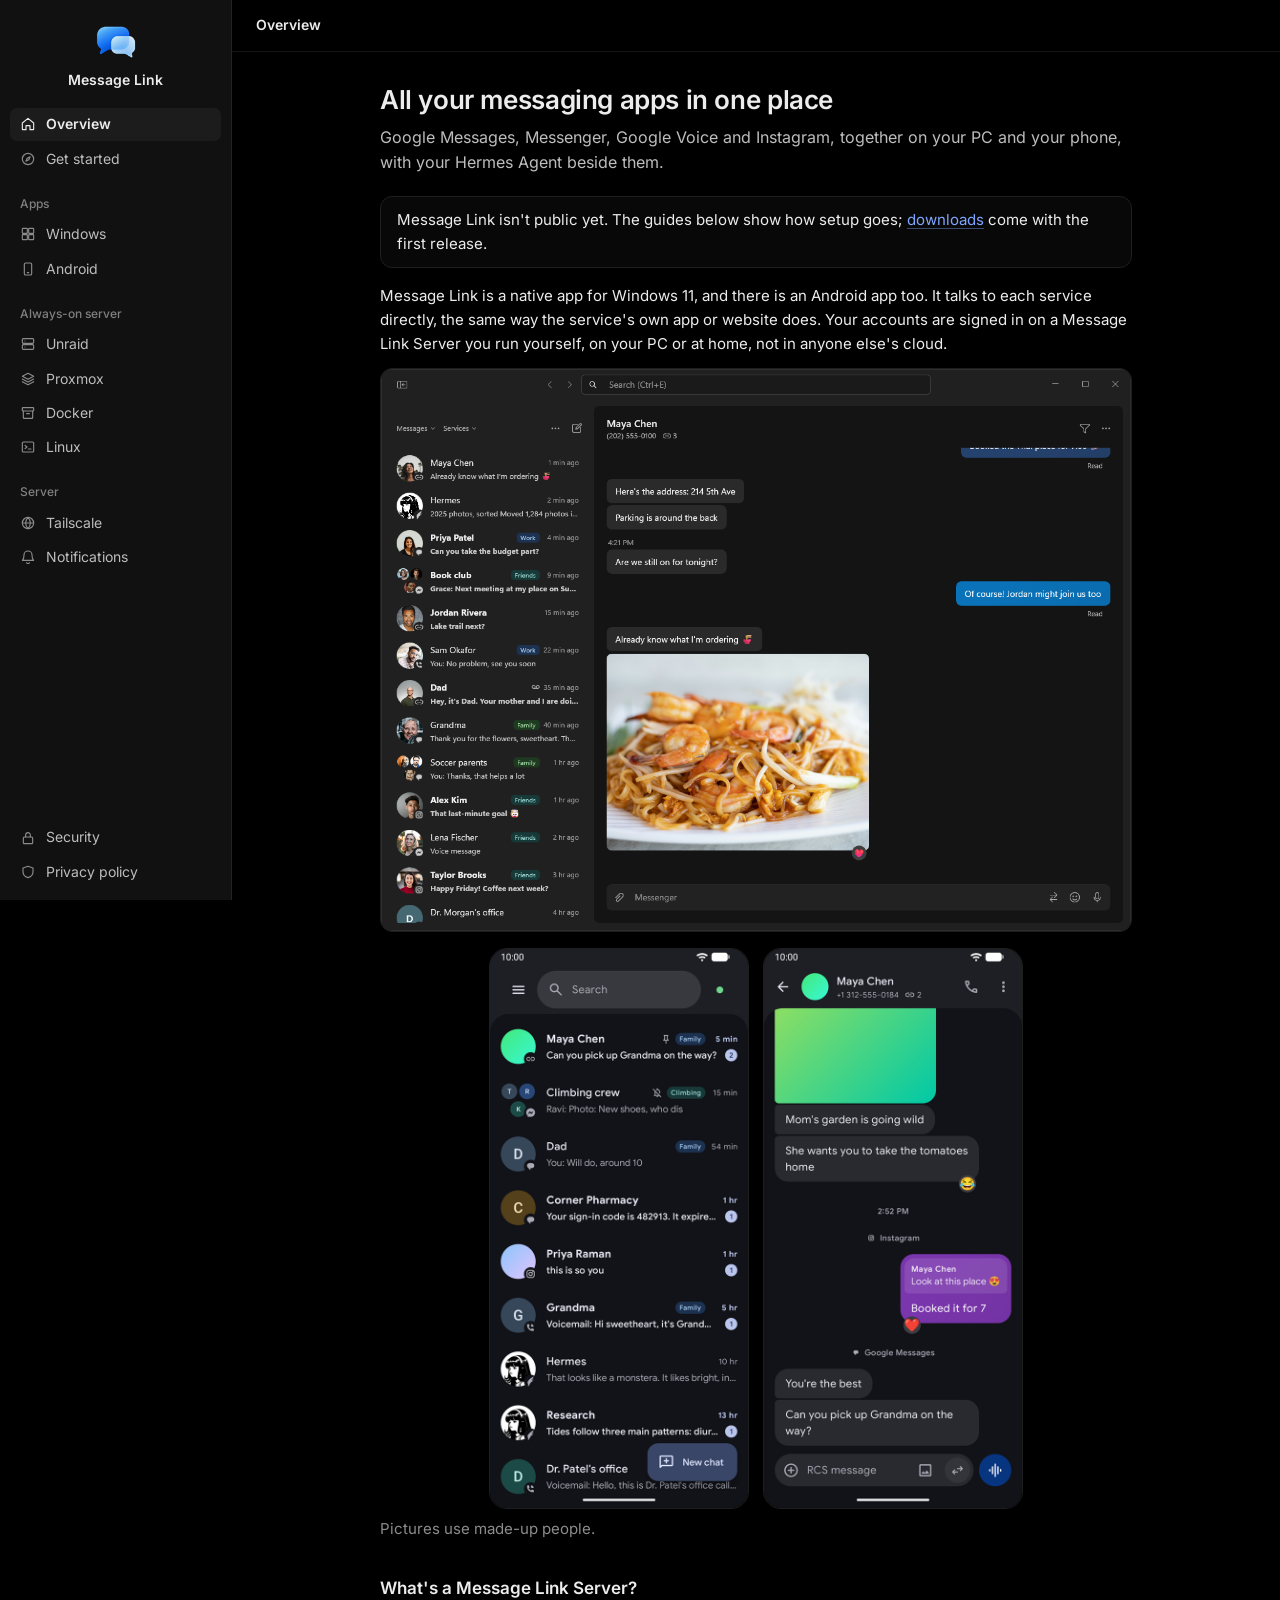
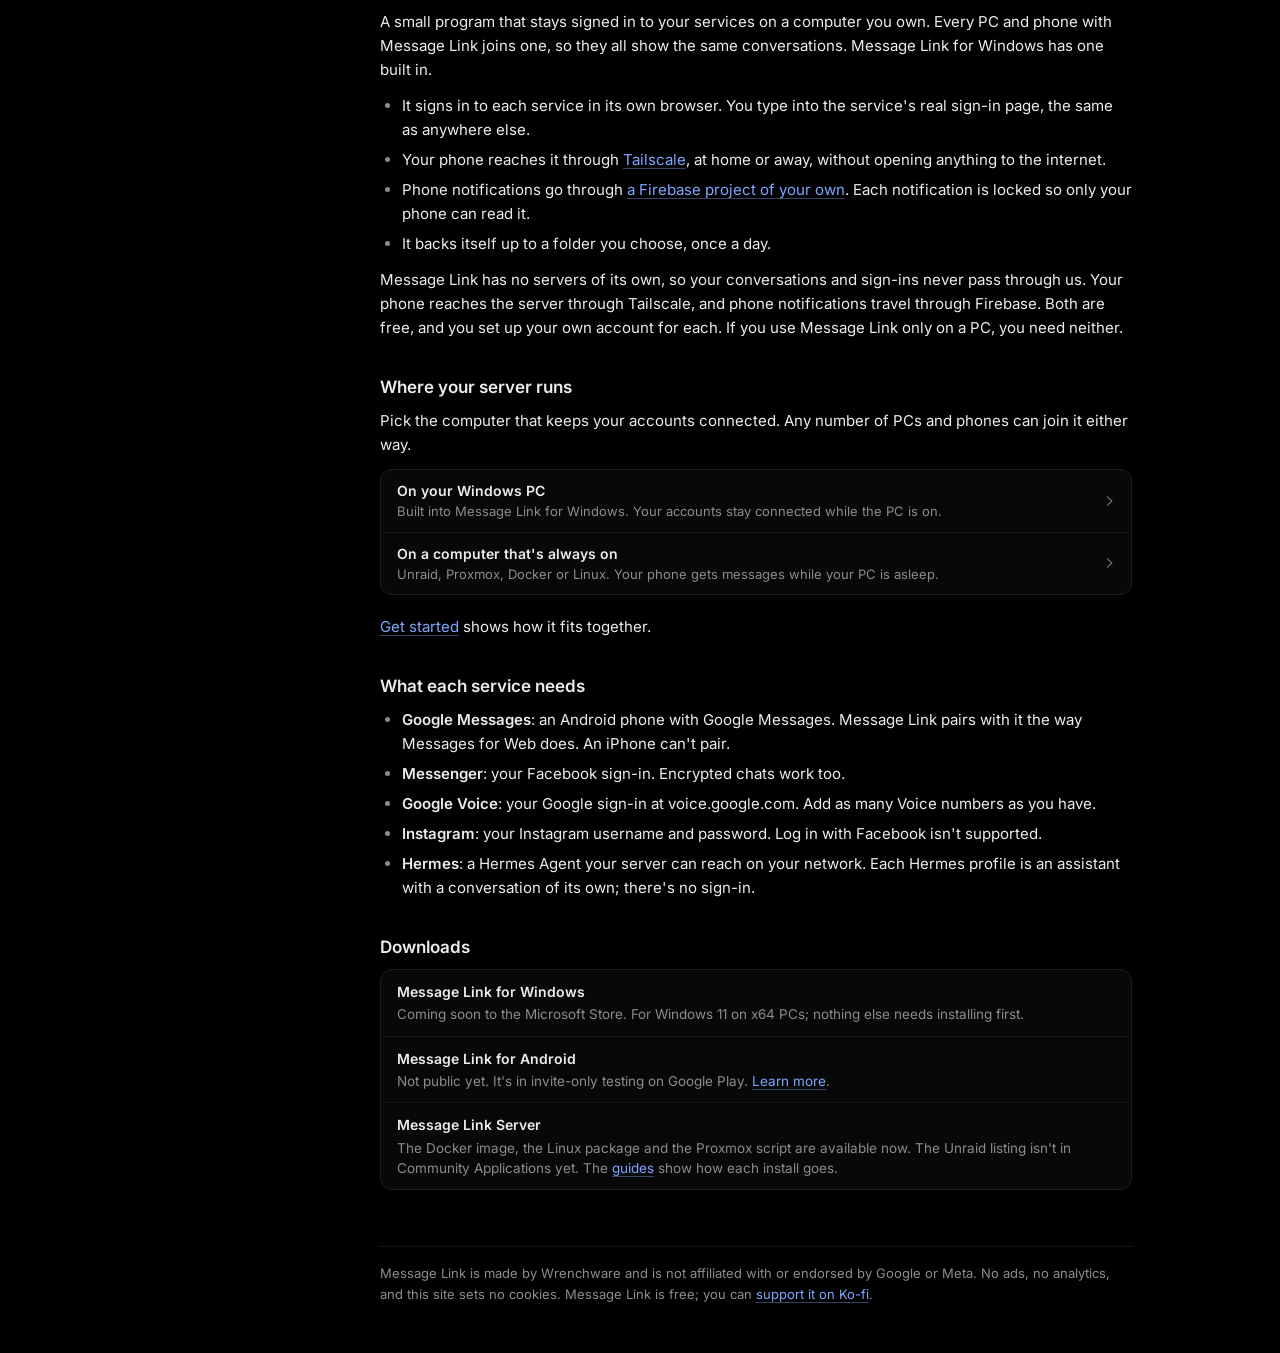
==== index.html @ 1045513e "Pictures open full size in a viewer with Close and arrows (Overview, Windows, Android, Notifications" ====
<!doctype html>
<html lang="en">
<head>
<meta charset="utf-8">
<meta name="viewport" content="width=device-width, initial-scale=1">
<title>Message Link: all your messaging apps in one place</title>
<meta name="description" content="Message Link puts Google Messages, Messenger, Google Voice and Instagram in one place, in a native Windows app and an Android app. Your accounts stay on your own PC or your own server.">
<link rel="icon" href="assets/icon-32.png" sizes="32x32" type="image/png">
<link rel="apple-touch-icon" href="assets/icon-192.png">
<link rel="stylesheet" href="assets/site.css">
</head>
<body>
<aside class="side">
  <a class="brand" href="./"><img src="assets/icon-64.png" alt="" width="40" height="40">Message Link</a>
  <nav aria-label="Site">
    <a href="./" class="here" aria-current="page"><svg viewBox="0 0 24 24" width="16" height="16" fill="none" stroke="currentColor" stroke-width="1.7" stroke-linecap="round" stroke-linejoin="round" aria-hidden="true"><path d="M3.5 10.5 12 3.5l8.5 7V20a.5.5 0 0 1-.5.5h-5v-6h-6v6H4a.5.5 0 0 1-.5-.5z"/></svg><span>Overview</span></a>
    <a href="setup/"><svg viewBox="0 0 24 24" width="16" height="16" fill="none" stroke="currentColor" stroke-width="1.7" stroke-linecap="round" stroke-linejoin="round" aria-hidden="true"><circle cx="12" cy="12" r="8.5"/><path d="m15.2 8.8-2 4.4-4.4 2 2-4.4z"/></svg><span>Get started</span></a>
    <p class="grp">Apps</p>
    <a href="windows/"><svg viewBox="0 0 24 24" width="16" height="16" fill="none" stroke="currentColor" stroke-width="1.7" stroke-linecap="round" stroke-linejoin="round" aria-hidden="true"><rect x="3.5" y="3.5" width="7.5" height="7.5" rx="1"/><rect x="13" y="3.5" width="7.5" height="7.5" rx="1"/><rect x="3.5" y="13" width="7.5" height="7.5" rx="1"/><rect x="13" y="13" width="7.5" height="7.5" rx="1"/></svg><span>Windows</span></a>
    <a href="android/"><svg viewBox="0 0 24 24" width="16" height="16" fill="none" stroke="currentColor" stroke-width="1.7" stroke-linecap="round" stroke-linejoin="round" aria-hidden="true"><rect x="6.5" y="3" width="11" height="18" rx="2"/><path d="M11 17.5h2"/></svg><span>Android</span></a>
    <p class="grp">Always-on server</p>
    <a href="unraid/"><svg viewBox="0 0 24 24" width="16" height="16" fill="none" stroke="currentColor" stroke-width="1.7" stroke-linecap="round" stroke-linejoin="round" aria-hidden="true"><rect x="3.5" y="4" width="17" height="7" rx="1.5"/><rect x="3.5" y="13" width="17" height="7" rx="1.5"/><path d="M7.5 7.5h.01M7.5 16.5h.01"/></svg><span>Unraid</span></a>
    <a href="proxmox/"><svg viewBox="0 0 24 24" width="16" height="16" fill="none" stroke="currentColor" stroke-width="1.7" stroke-linecap="round" stroke-linejoin="round" aria-hidden="true"><path d="M12 3.5 20.5 8 12 12.5 3.5 8z"/><path d="m3.5 12 8.5 4.5 8.5-4.5"/><path d="m3.5 16 8.5 4.5 8.5-4.5"/></svg><span>Proxmox</span></a>
    <a href="docker/"><svg viewBox="0 0 24 24" width="16" height="16" fill="none" stroke="currentColor" stroke-width="1.7" stroke-linecap="round" stroke-linejoin="round" aria-hidden="true"><rect x="3.5" y="4" width="17" height="5" rx="1"/><path d="M5 9v10a1 1 0 0 0 1 1h12a1 1 0 0 0 1-1V9M10 13h4"/></svg><span>Docker</span></a>
    <a href="linux/"><svg viewBox="0 0 24 24" width="16" height="16" fill="none" stroke="currentColor" stroke-width="1.7" stroke-linecap="round" stroke-linejoin="round" aria-hidden="true"><rect x="3.5" y="4.5" width="17" height="15" rx="1.5"/><path d="m7.5 9.5 3 2.5-3 2.5M12.5 15h4"/></svg><span>Linux</span></a>
    <p class="grp">Server</p>
    <a href="tailscale/"><svg viewBox="0 0 24 24" width="16" height="16" fill="none" stroke="currentColor" stroke-width="1.7" stroke-linecap="round" stroke-linejoin="round" aria-hidden="true"><circle cx="12" cy="12" r="8.5"/><path d="M3.5 12h17M12 3.5c2.3 2.4 3.5 5.3 3.5 8.5s-1.2 6.1-3.5 8.5c-2.3-2.4-3.5-5.3-3.5-8.5S9.7 5.9 12 3.5z"/></svg><span>Tailscale</span></a>
    <a href="firebase/"><svg viewBox="0 0 24 24" width="16" height="16" fill="none" stroke="currentColor" stroke-width="1.7" stroke-linecap="round" stroke-linejoin="round" aria-hidden="true"><path d="M6 9a6 6 0 0 1 12 0c0 6 2.5 8 2.5 8h-17S6 15 6 9"/><path d="M10 20.5a2.2 2.2 0 0 0 4 0"/></svg><span>Notifications</span></a>
    <a class="end" href="security/"><svg viewBox="0 0 24 24" width="16" height="16" fill="none" stroke="currentColor" stroke-width="1.7" stroke-linecap="round" stroke-linejoin="round" aria-hidden="true"><rect x="5" y="10.5" width="14" height="10" rx="1.5"/><path d="M8.5 10.5V7.5a3.5 3.5 0 0 1 7 0v3"/></svg><span>Security</span></a>
    <a href="privacy/"><svg viewBox="0 0 24 24" width="16" height="16" fill="none" stroke="currentColor" stroke-width="1.7" stroke-linecap="round" stroke-linejoin="round" aria-hidden="true"><path d="M12 3.5 19.5 6v5.5c0 4.5-3.2 7.7-7.5 9-4.3-1.3-7.5-4.5-7.5-9V6z"/></svg><span>Privacy policy</span></a>
  </nav>
</aside>

<div class="pane">
<header class="top"><p><span class="here">Overview</span></p></header>

<main>
  <h1>All your messaging apps in one place</h1>
  <p class="lead">Google Messages, Messenger, Google Voice and Instagram, together on your PC and your phone, with your Hermes Agent beside them.</p>
  <p class="status">Message Link isn't public yet. The guides below show how setup goes; <a href="#downloads">downloads</a> come with the first release.</p>
  <p>Message Link is a native app for Windows 11, and there is an Android app too. It talks to each service directly, the same way the service's own app or website does. Your accounts are signed in on a Message Link Server you run yourself, on your PC or at home, not in anyone else's cloud.</p>

  <figure class="shot"><img src="assets/windows.png" width="1200" height="900" alt="Message Link on Windows: the conversation list beside Maya Chen's conversations from three services, shown as one."></figure>
  <div class="phones">
    <img src="assets/phone-inbox.png" width="540" height="1170" alt="Message Link on Android: conversations from all four services and Hermes in one list.">
    <img src="assets/phone-chat.png" width="540" height="1170" alt="One person's Instagram and Google Messages conversations shown together.">
  </div>
  <p class="quiet">Pictures use made-up people.</p>

  <h2>What's a Message Link Server?</h2>
  <p>A small program that stays signed in to your services on a computer you own. Every PC and phone with Message Link joins one, so they all show the same conversations. Message Link for Windows has one built in.</p>
  <ul>
    <li>It signs in to each service in its own browser. You type into the service's real sign-in page, the same as anywhere else.</li>
    <li>Your phone reaches it through <a href="tailscale/">Tailscale</a>, at home or away, without opening anything to the internet.</li>
    <li>Phone notifications go through <a href="firebase/">a Firebase project of your own</a>. Each notification is locked so only your phone can read it.</li>
    <li>It backs itself up to a folder you choose, once a day.</li>
  </ul>
  <p>Message Link has no servers of its own, so your conversations and sign-ins never pass through us. Your phone reaches the server through Tailscale, and phone notifications travel through Firebase. Both are free, and you set up your own account for each. If you use Message Link only on a PC, you need neither.</p>

  <h2>Where your server runs</h2>
  <p>Pick the computer that keeps your accounts connected. Any number of PCs and phones can join it either way.</p>
  <div class="cards">
    <a class="card" href="windows/">
      <h3>On your Windows PC</h3>
      <p>Built into Message Link for Windows. Your accounts stay connected while the PC is on.</p>
      <span class="more">Windows guide</span>
    </a>
    <a class="card" href="setup/#home-server">
      <h3>On a computer that's always on</h3>
      <p>Unraid, Proxmox, Docker or Linux. Your phone gets messages while your PC is asleep.</p>
      <span class="more">Choose where it runs</span>
    </a>
  </div>
  <p><a href="setup/">Get started</a> shows how it fits together.</p>

  <h2>What each service needs</h2>
  <ul>
    <li><strong>Google Messages</strong>: an Android phone with Google Messages. Message Link pairs with it the way Messages for Web does. An iPhone can't pair.</li>
    <li><strong>Messenger</strong>: your Facebook sign-in. Encrypted chats work too.</li>
    <li><strong>Google Voice</strong>: your Google sign-in at voice.google.com. Add as many Voice numbers as you have.</li>
    <li><strong>Instagram</strong>: your Instagram username and password. Log in with Facebook isn't supported.</li>
    <li><strong>Hermes</strong>: a Hermes Agent your server can reach on your network. Each Hermes profile is an assistant with a conversation of its own; there's no sign-in.</li>
  </ul>

  <h2 id="downloads">Downloads</h2>
  <dl class="fields">
    <div>
      <dt>Message Link for Windows</dt>
      <dd>Coming soon to the Microsoft Store. For Windows 11 on x64 PCs; nothing else needs installing first.</dd>
    </div>
    <div>
      <dt>Message Link for Android</dt>
      <dd>Not public yet. It's in invite-only testing on Google Play. <a href="android/">Learn more</a>.</dd>
    </div>
    <div>
      <dt>Message Link Server</dt>
      <dd>The Docker image, the Linux package and the Proxmox script are available now. The Unraid listing isn't in Community Applications yet. The <a href="setup/">guides</a> show how each install goes.</dd>
    </div>
  </dl>
</main>

<footer>
  <p>Message Link is made by Wrenchware and is not affiliated with or endorsed by Google or Meta. No ads, no analytics, and this site sets no cookies. Message Link is free; you can <a href="https://ko-fi.com/wrenchware">support it on Ko-fi</a>.</p>
</footer>
</div>
<script src="assets/viewer.js" defer></script>
</body>
</html>
---- assets/site.css ----
/* Message Link website. One stylesheet for every page, in the look of Message Link Server's own page: black, a side list
   of places, a bar naming the page, plain section titles over bordered boxes. The colours are the server page's. */

/* Inter, the server page's typeface, served from here (its licence is assets/inter-OFL.txt). */
@font-face {
  font-family: "Inter Variable";
  font-style: normal;
  font-display: swap;
  font-weight: 100 900;
  src: url(inter.woff2) format("woff2-variations");
  unicode-range: U+0000-00FF, U+0131, U+0152-0153, U+02BB-02BC, U+02C6, U+02DA, U+02DC, U+0304, U+0308, U+0329, U+2000-206F, U+20AC, U+2122, U+2191, U+2193, U+2212, U+2215, U+FEFF, U+FFFD;
}

:root {
  color-scheme: dark;
  --bg: #000;
  --side: #111;
  --sideline: #232323;
  --here: #1c1c1c;
  --fg: #ececec;
  --soft: #bdbdbd;
  --muted: #8c8c8c;
  --faint: #808080;
  --box: #080808;
  --rowhover: #0f0f0f;
  --line: #1e1e1e;
  --hair: #151515;
  --field: #111;
  --fieldhover: #1a1a1a;
  --fieldline: #2c2c2c;
  --acc: #2f62d8;
  --acchover: #3567df;
  --link: #7fa6ff;
  --warn: #f5a524;
  --warnbg: rgba(245, 165, 36, .05);
  --warnline: rgba(245, 165, 36, .3);
  --mono: ui-monospace, "Cascadia Mono", Consolas, Menlo, monospace;
}

*, *::before, *::after { box-sizing: border-box; }
[hidden] { display: none !important; }

html { background: var(--bg); -webkit-text-size-adjust: 100%; text-size-adjust: 100%; }

body {
  margin: 0;
  min-height: 100vh;
  display: flex;
  align-items: flex-start;
  font: 15px/1.6 "Inter Variable", "Segoe UI", system-ui, -apple-system, Roboto, sans-serif;
  color: var(--fg);
  -webkit-font-smoothing: antialiased;
}

.pane { flex: 1; min-width: 0; }

/* The side list of places */

.side {
  position: sticky;
  top: 0;
  flex: none;
  width: 232px;
  height: 100vh;
  overflow-y: auto;
  display: flex;
  flex-direction: column;
  background: var(--side);
  border-right: 1px solid var(--sideline);
  padding: 12px 10px;
  font-size: 14px;
  line-height: 1.45;
}
.brand {
  display: flex;
  flex-direction: column;
  align-items: center;
  gap: 8px;
  padding: 10px 10px 18px;
  color: var(--fg);
  font-weight: 600;
  text-decoration: none;
}
.brand img { width: 40px; height: 40px; display: block; }
.side nav { flex: 1; display: flex; flex-direction: column; gap: 2px; }
.side nav a {
  display: flex;
  align-items: center;
  gap: 10px;
  padding: 6px 10px;
  border-radius: 7px;
  color: var(--soft);
  text-decoration: none;
}
.side nav a:hover { background: var(--here); color: var(--fg); }
.side nav a.here { background: var(--here); color: var(--fg); font-weight: 600; }
.side svg { flex: none; color: var(--muted); }
.side a.here svg, .side a:hover svg { color: var(--fg); }
.side nav a.end { margin-top: auto; }
.grp { margin: 18px 10px 4px; font-size: 12px; font-weight: 500; color: var(--faint); }

/* The bar naming the page */

header.top {
  position: sticky;
  top: 0;
  z-index: 2;
  display: flex;
  align-items: center;
  min-height: 52px;
  padding: 0 24px;
  background: var(--bg);
  border-bottom: 1px solid var(--hair);
  font-size: 14px;
}
header.top p { margin: 0; color: var(--muted); white-space: nowrap; overflow: hidden; text-overflow: ellipsis; }
header.top .here { color: var(--fg); font-weight: 600; }

/* The page */

main { max-width: 800px; margin: 0 auto; padding: 32px 24px 8px; }
footer { max-width: 800px; margin: 0 auto; padding: 0 24px 48px; color: var(--muted); font-size: 13px; }
footer p { margin: 32px 0 0; padding-top: 16px; border-top: 1px solid var(--hair); }

[id] { scroll-margin-top: 68px; }

h1 { font-size: 26px; line-height: 1.25; margin: 0 0 8px; font-weight: 600; letter-spacing: -0.015em; }
h2 { font-size: 17px; line-height: 1.35; margin: 36px 0 10px; font-weight: 600; }
h3 { font-size: 15px; line-height: 1.4; margin: 24px 0 8px; font-weight: 600; }
p, ul, ol { margin: 0 0 12px; }
ul, ol { padding-left: 22px; }
li { margin-bottom: 6px; }
li::marker { color: var(--muted); }
li > ul, li > ol { margin-top: 6px; }
.lead { font-size: 16px; color: var(--soft); margin-bottom: 20px; }
.quiet { color: var(--muted); }
strong { font-weight: 600; }
hr { border: 0; border-top: 1px solid var(--hair); margin: 32px 0; }

a { color: var(--link); text-decoration-color: rgba(127, 166, 255, .4); text-underline-offset: 3px; }
a:hover { text-decoration-color: currentColor; }
:focus-visible { outline: 2px solid var(--acc); outline-offset: 2px; border-radius: 4px; }

/* Code */

code, pre, kbd { font-family: var(--mono); }
code {
  font-size: 0.86em;
  background: var(--field);
  border: 1px solid var(--fieldline);
  border-radius: 5px;
  padding: 1px 5px;
  overflow-wrap: anywhere;
}
pre {
  background: var(--box);
  border: 1px solid var(--line);
  border-radius: 12px;
  padding: 12px 14px;
  margin: 8px 0 16px;
  overflow-x: auto;
  font-size: 12.5px;
  line-height: 1.5;
  max-width: 100%;
}
pre code { background: none; border: 0; padding: 0; font-size: inherit; overflow-wrap: normal; white-space: pre; }
kbd { font-size: 0.86em; border: 1px solid var(--fieldline); border-bottom-width: 2px; border-radius: 5px; padding: 0 5px; background: var(--field); }

/* Boxes: a notice, the status line, and settings to fill in */

.status, .note {
  background: var(--box);
  border: 1px solid var(--line);
  border-radius: 12px;
  padding: 11px 16px;
  margin: 16px 0;
}
.note.warn { background: var(--warnbg); border-color: var(--warnline); }
.note.warn strong:first-child { color: var(--warn); }
.note > :last-child { margin-bottom: 0; }

dl.fields { margin: 8px 0 16px; border: 1px solid var(--line); border-radius: 12px; background: var(--box); }
dl.fields > div { padding: 11px 16px; border-top: 1px solid var(--hair); }
dl.fields > div:first-child { border-top: 0; }
dl.fields dt { font-weight: 600; font-size: 14px; }
dl.fields dd { margin: 1px 0 0; color: var(--muted); font-size: 13.5px; line-height: 1.5; }

/* Places to go: one box of lines, each wholly a link with a chevron */

.cards {
  display: flex;
  flex-direction: column;
  margin: 12px 0 20px;
  background: var(--box);
  border: 1px solid var(--line);
  border-radius: 12px;
  overflow: hidden;
}
.card {
  position: relative;
  display: flex;
  flex-direction: column;
  justify-content: center;
  min-height: 52px;
  padding: 11px 44px 11px 16px;
}
.card + .card { border-top: 1px solid var(--hair); }
.card h3 { margin: 0; font-size: 14px; line-height: 1.45; }
.card p { margin: 1px 0 0; color: var(--muted); font-size: 13px; line-height: 1.4; }
.card .more { display: none; }
a.card { color: var(--fg); text-decoration: none; }
a.card:hover { background: var(--rowhover); }
a.card::after {
  content: "";
  position: absolute;
  right: 20px;
  top: 50%;
  width: 7px;
  height: 7px;
  border: solid var(--faint);
  border-width: 1.5px 1.5px 0 0;
  transform: translateY(-50%) rotate(45deg);
}
a.card:hover::after { border-color: var(--soft); }
a.card:focus-visible { outline-offset: -2px; border-radius: 0; }

.tag {
  display: inline-block;
  font-size: 12px;
  font-weight: 500;
  line-height: 18px;
  padding: 0 8px;
  border-radius: 999px;
  background: var(--field);
  border: 1px solid var(--fieldline);
  color: var(--soft);
  vertical-align: middle;
}

/* Steps */

ol.steps { padding-left: 0; list-style: none; counter-reset: step; }
ol.steps > li { counter-increment: step; position: relative; padding-left: 38px; margin-bottom: 16px; }
ol.steps > li::before {
  content: counter(step);
  position: absolute;
  left: 0;
  top: 0;
  width: 24px;
  height: 24px;
  border-radius: 50%;
  background: var(--field);
  border: 1px solid var(--fieldline);
  color: var(--fg);
  font-size: 12.5px;
  font-weight: 600;
  display: flex;
  align-items: center;
  justify-content: center;
}

/* Buttons (the join page) */

.button {
  display: inline-block;
  font-size: 14px;
  font-weight: 500;
  line-height: 20px;
  padding: 7px 14px;
  border-radius: 7px;
  border: 1px solid var(--acc);
  background: var(--acc);
  color: #fff;
  text-decoration: none;
}
.button:hover { background: var(--acchover); border-color: var(--acchover); }

/* Pictures */

figure.shot { margin: 12px 0 16px; }
figure.shot img { display: block; max-width: 100%; height: auto; border: 1px solid var(--line); border-radius: 12px; }
.phones { display: flex; justify-content: center; gap: 14px; margin: 0 0 8px; }
.phones img { width: 46%; max-width: 260px; height: auto; border: 1px solid var(--line); border-radius: 18px; }

/* A narrow window: the side list becomes a strip across the top that scrolls sideways, as on the server's page. */

@media (max-width: 760px) {
  body { display: block; }
  .side {
    position: static;
    width: auto;
    height: auto;
    flex-direction: row;
    flex-wrap: wrap;
    align-items: center;
    gap: 4px;
    border-right: 0;
    border-bottom: 1px solid var(--sideline);
    padding: 6px 10px;
  }
  .brand { flex: 1; flex-direction: row; padding: 6px 8px; }
  .brand img { width: 22px; height: 22px; }
  .side nav { order: 3; flex: 0 0 100%; min-width: 0; flex-direction: row; overflow-x: auto; scrollbar-width: none; padding-bottom: 4px; }
  .side nav::-webkit-scrollbar { display: none; }
  .side nav a { flex: none; white-space: nowrap; }
  .side nav a.end { margin-top: 0; }
  .grp { display: none; }
  header.top { position: static; padding: 0 16px; min-height: 46px; }
  main { padding: 24px 16px 8px; }
  footer { padding: 0 16px 40px; }
  h1 { font-size: 23px; }
  [id] { scroll-margin-top: 12px; }
}

/* A guide's pictures, two to a row, each a link to itself at full size. */
.gallery { display: grid; grid-template-columns: repeat(2, minmax(0, 1fr)); gap: 16px; margin: 12px 0 8px; }
.gallery figure { margin: 0; }
.gallery a { display: block; border-radius: 12px; }
.gallery img { display: block; width: 100%; height: auto; border: 1px solid var(--line); border-radius: 12px; }
.gallery a:hover img { border-color: var(--fieldline); }
.gallery figcaption { margin-top: 6px; color: var(--muted); font-size: 13px; line-height: 1.45; }
@media (max-width: 560px) { .gallery { grid-template-columns: 1fr; } }

/* How it fits together: devices above, joined to the one server below. */
.shape { margin: 20px 0 8px; }
.devices { display: grid; grid-template-columns: repeat(3, minmax(0, 1fr)); gap: 12px; }
.devices span {
  display: flex;
  align-items: center;
  justify-content: center;
  gap: 8px;
  min-height: 44px;
  padding: 8px 10px;
  background: var(--box);
  border: 1px solid var(--line);
  border-radius: 12px;
  font-size: 14px;
  font-weight: 500;
  text-align: center;
}
.devices svg { flex: none; color: var(--muted); }
.wires { display: block; width: 100%; height: 36px; }
.wires path { fill: none; stroke: var(--fieldline); stroke-width: 1.5; vector-effect: non-scaling-stroke; }
.hub {
  display: flex;
  flex-direction: column;
  align-items: center;
  gap: 2px;
  max-width: 440px;
  margin: 0 auto;
  padding: 12px 16px;
  background: var(--box);
  border: 1px solid var(--acc);
  border-radius: 12px;
  text-align: center;
}
.hub strong { font-size: 14px; }
.hub span { color: var(--muted); font-size: 13px; line-height: 1.4; }

/* The one choice: two places a server can run, side by side. */
.choices { display: grid; grid-template-columns: repeat(2, minmax(0, 1fr)); column-gap: 16px; margin: 12px 0 16px; }
/* Each side's title, words and lines share rows with the other side's, so both lists start at the same height. */
.choice { display: grid; grid-row: span 3; grid-template-rows: subgrid; row-gap: 0; align-content: start; }
.choice > h3 { margin: 0 0 4px; }
.choice > p { color: var(--soft); font-size: 14px; line-height: 1.5; }
.choice .cards { margin: 0; align-self: start; }
@media (max-width: 640px) {
  .choices { grid-template-columns: 1fr; row-gap: 24px; }
  .choice { grid-row: auto; grid-template-rows: none; }
  .devices { gap: 8px; }
  .devices span { flex-direction: column; gap: 4px; font-size: 13px; }
}
/* Phone pictures: three to a row, with the phone's rounder corners. */
.gallery.tall { grid-template-columns: repeat(3, minmax(0, 1fr)); }
.gallery.tall a, .gallery.tall img { border-radius: 18px; }
@media (max-width: 560px) { .gallery.tall { grid-template-columns: repeat(2, minmax(0, 1fr)); } }

/* The picture viewer (assets/viewer.js): a picture at full size over the dimmed page, its caption under it, Close at the
   top right and arrows at the sides. */
.zoom { cursor: zoom-in; }
html:has(dialog.viewer[open]) { overflow: hidden; }
dialog.viewer {
  position: fixed;
  inset: 0;
  width: 100%;
  height: 100%;
  max-width: none;
  max-height: none;
  margin: 0;
  padding: 0;
  border: 0;
  background: rgba(0, 0, 0, .96);
  color: var(--fg);
  overflow: hidden;
}
dialog.viewer[open] { display: flex; align-items: center; justify-content: center; }
dialog.viewer::backdrop { background: transparent; }
.viewer figure {
  margin: 0;
  padding: 56px 72px 16px;
  width: 100%;
  height: 100%;
  display: flex;
  flex-direction: column;
  align-items: center;
  justify-content: center;
  gap: 12px;
}
.viewer img {
  display: block;
  min-height: 0;
  max-width: 100%;
  max-height: calc(100% - 48px);
  width: auto;
  height: auto;
  object-fit: contain;
  border: 1px solid var(--line);
  border-radius: 12px;
  background: var(--box);
}
.viewer img.tall { border-radius: 18px; }
.viewer figcaption { max-width: 640px; color: var(--soft); font-size: 13.5px; line-height: 1.45; text-align: center; }
.viewer button {
  position: absolute;
  display: flex;
  align-items: center;
  justify-content: center;
  width: 40px;
  height: 40px;
  padding: 0;
  border: 1px solid var(--fieldline);
  border-radius: 50%;
  background: var(--field);
  color: var(--fg);
  cursor: pointer;
}
.viewer button:hover { background: var(--fieldhover); }
.viewer button[hidden] { display: none; }
.viewer-close { top: 12px; right: 12px; }
.viewer-step { top: 50%; transform: translateY(-50%); }
.viewer-prev { left: 16px; }
.viewer-next { right: 16px; }
@media (max-width: 560px) {
  .viewer figure { padding: 60px 12px 72px; }
  .viewer-step { top: auto; bottom: 16px; transform: none; }
  .viewer-prev { left: calc(50% - 52px); }
  .viewer-next { right: calc(50% - 52px); }
}
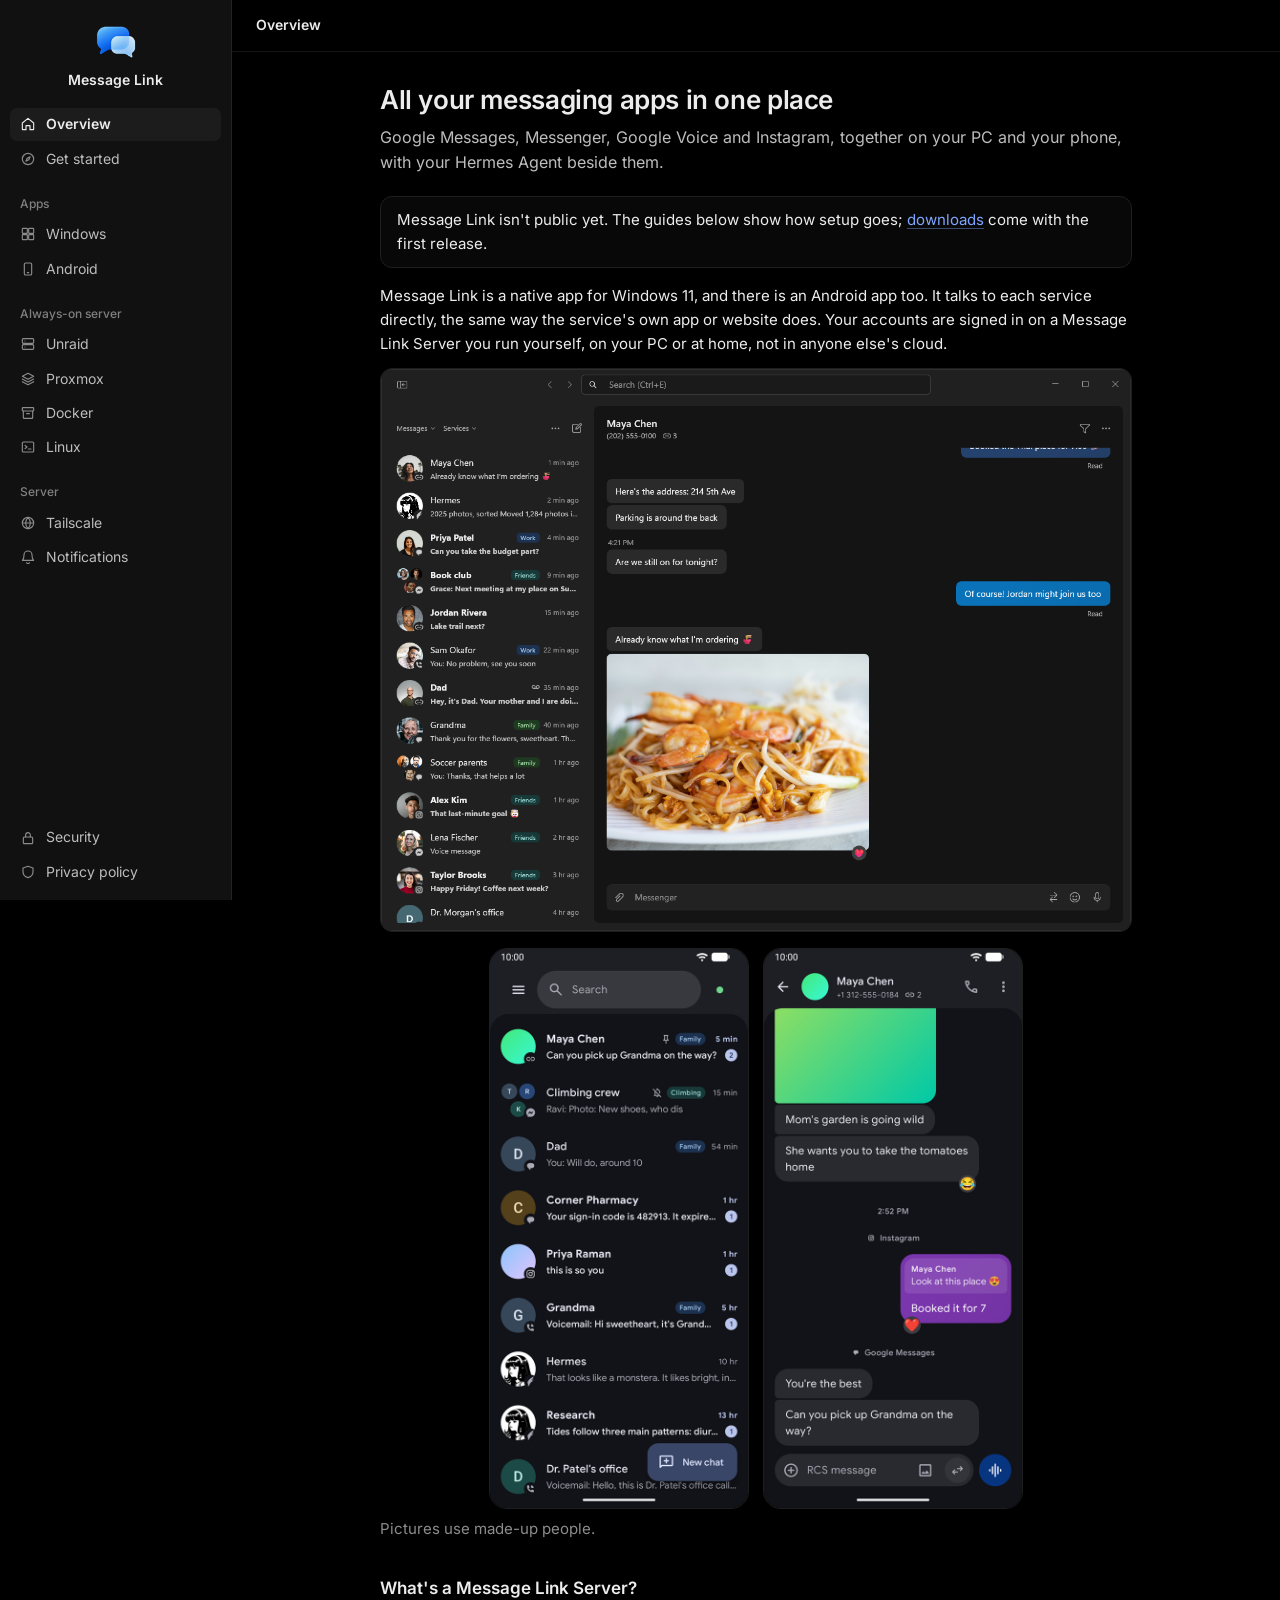
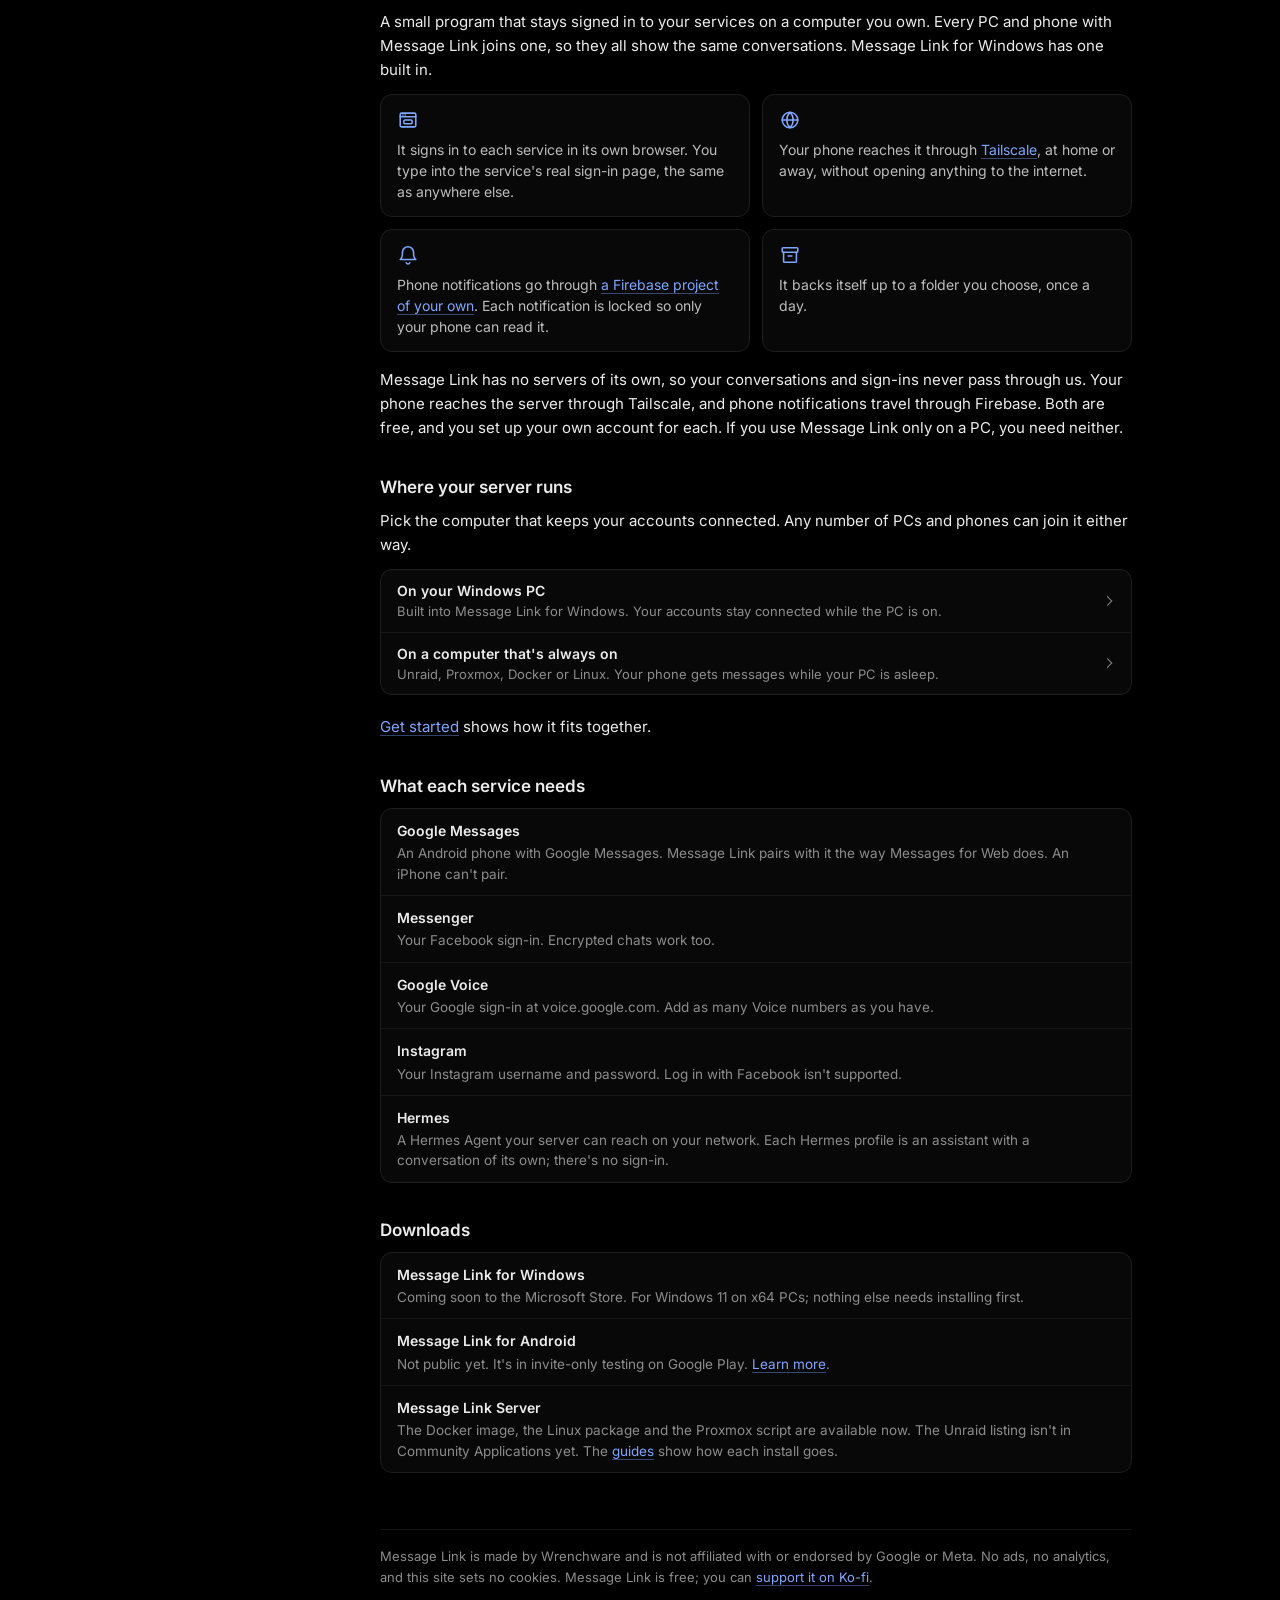
==== commit fc6ffcae: "Every guide's lists laid out as Security's are, with no wording changed: labeled items as rows in a " ====
--- a/index.html
+++ b/index.html
@@ -49,12 +49,12 @@
 
   <h2>What's a Message Link Server?</h2>
   <p>A small program that stays signed in to your services on a computer you own. Every PC and phone with Message Link joins one, so they all show the same conversations. Message Link for Windows has one built in.</p>
-  <ul>
-    <li>It signs in to each service in its own browser. You type into the service's real sign-in page, the same as anywhere else.</li>
-    <li>Your phone reaches it through <a href="tailscale/">Tailscale</a>, at home or away, without opening anything to the internet.</li>
-    <li>Phone notifications go through <a href="firebase/">a Firebase project of your own</a>. Each notification is locked so only your phone can read it.</li>
-    <li>It backs itself up to a folder you choose, once a day.</li>
-  </ul>
+  <div class="tiles">
+    <div class="tile"><svg viewBox="0 0 24 24" width="22" height="22" fill="none" stroke="currentColor" stroke-width="1.7" stroke-linecap="round" stroke-linejoin="round" aria-hidden="true"><rect x="3.5" y="4.5" width="17" height="15" rx="1.5"/><path d="M3.5 8.5h17M6.5 6.5h.01M9 6.5h.01"/><rect x="7.5" y="12" width="9" height="4" rx="1"/></svg><p>It signs in to each service in its own browser. You type into the service's real sign-in page, the same as anywhere else.</p></div>
+    <div class="tile"><svg viewBox="0 0 24 24" width="22" height="22" fill="none" stroke="currentColor" stroke-width="1.7" stroke-linecap="round" stroke-linejoin="round" aria-hidden="true"><circle cx="12" cy="12" r="8.5"/><path d="M3.5 12h17M12 3.5c2.3 2.4 3.5 5.3 3.5 8.5s-1.2 6.1-3.5 8.5c-2.3-2.4-3.5-5.3-3.5-8.5S9.7 5.9 12 3.5z"/></svg><p>Your phone reaches it through <a href="tailscale/">Tailscale</a>, at home or away, without opening anything to the internet.</p></div>
+    <div class="tile"><svg viewBox="0 0 24 24" width="22" height="22" fill="none" stroke="currentColor" stroke-width="1.7" stroke-linecap="round" stroke-linejoin="round" aria-hidden="true"><path d="M6 9a6 6 0 0 1 12 0c0 6 2.5 8 2.5 8h-17S6 15 6 9"/><path d="M10 20.5a2.2 2.2 0 0 0 4 0"/></svg><p>Phone notifications go through <a href="firebase/">a Firebase project of your own</a>. Each notification is locked so only your phone can read it.</p></div>
+    <div class="tile"><svg viewBox="0 0 24 24" width="22" height="22" fill="none" stroke="currentColor" stroke-width="1.7" stroke-linecap="round" stroke-linejoin="round" aria-hidden="true"><rect x="3.5" y="4" width="17" height="5" rx="1"/><path d="M5 9v10a1 1 0 0 0 1 1h12a1 1 0 0 0 1-1V9M10 13h4"/></svg><p>It backs itself up to a folder you choose, once a day.</p></div>
+  </div>
   <p>Message Link has no servers of its own, so your conversations and sign-ins never pass through us. Your phone reaches the server through Tailscale, and phone notifications travel through Firebase. Both are free, and you set up your own account for each. If you use Message Link only on a PC, you need neither.</p>
 
   <h2>Where your server runs</h2>
@@ -74,13 +74,13 @@
   <p><a href="setup/">Get started</a> shows how it fits together.</p>
 
   <h2>What each service needs</h2>
-  <ul>
-    <li><strong>Google Messages</strong>: an Android phone with Google Messages. Message Link pairs with it the way Messages for Web does. An iPhone can't pair.</li>
-    <li><strong>Messenger</strong>: your Facebook sign-in. Encrypted chats work too.</li>
-    <li><strong>Google Voice</strong>: your Google sign-in at voice.google.com. Add as many Voice numbers as you have.</li>
-    <li><strong>Instagram</strong>: your Instagram username and password. Log in with Facebook isn't supported.</li>
-    <li><strong>Hermes</strong>: a Hermes Agent your server can reach on your network. Each Hermes profile is an assistant with a conversation of its own; there's no sign-in.</li>
-  </ul>
+  <dl class="fields">
+    <div><dt>Google Messages</dt><dd>An Android phone with Google Messages. Message Link pairs with it the way Messages for Web does. An iPhone can't pair.</dd></div>
+    <div><dt>Messenger</dt><dd>Your Facebook sign-in. Encrypted chats work too.</dd></div>
+    <div><dt>Google Voice</dt><dd>Your Google sign-in at voice.google.com. Add as many Voice numbers as you have.</dd></div>
+    <div><dt>Instagram</dt><dd>Your Instagram username and password. Log in with Facebook isn't supported.</dd></div>
+    <div><dt>Hermes</dt><dd>A Hermes Agent your server can reach on your network. Each Hermes profile is an assistant with a conversation of its own; there's no sign-in.</dd></div>
+  </dl>
 
   <h2 id="downloads">Downloads</h2>
   <dl class="fields">
--- a/assets/site.css
+++ b/assets/site.css
@@ -258,6 +258,22 @@
   align-items: center;
   justify-content: center;
 }
+
+/* Lists in a box, as the Security page lays them out: a plain list, a checklist of what's needed, and tiles */
+
+ul.box { list-style: none; padding: 0; margin: 8px 0 16px; background: var(--box); border: 1px solid var(--line); border-radius: 12px; }
+ul.box > li { position: relative; margin: 0; padding: 11px 16px 11px 38px; border-top: 1px solid var(--hair); line-height: 1.55; }
+ul.box > li:first-child { border-top: 0; }
+ul.box > li::before { content: ""; position: absolute; left: 17px; top: 20px; width: 6px; height: 6px; border-radius: 50%; background: var(--muted); }
+ul.box.checks > li::before { left: 16px; top: 16px; width: 5px; height: 10px; border-radius: 0; background: none; border: solid var(--link); border-width: 0 2px 2px 0; transform: rotate(45deg); }
+.tiles { display: grid; grid-template-columns: repeat(auto-fit, minmax(220px, 1fr)); gap: 12px; margin: 12px 0 16px; }
+.tile { background: var(--box); border: 1px solid var(--line); border-radius: 12px; padding: 14px 16px; }
+.tile svg { color: var(--link); display: block; margin-bottom: 8px; }
+.tile h3 { margin: 0 0 4px; font-size: 14px; }
+.tile p { margin: 0; color: var(--soft); font-size: 14px; line-height: 1.5; }
+.tile h3 + p { color: var(--muted); font-size: 13.5px; }
+/* Four tiles sit two by two rather than three and one. */
+.tiles:has(> .tile:nth-child(4):last-child) { grid-template-columns: repeat(auto-fit, minmax(300px, 1fr)); }
 
 /* Buttons (the join page) */
 
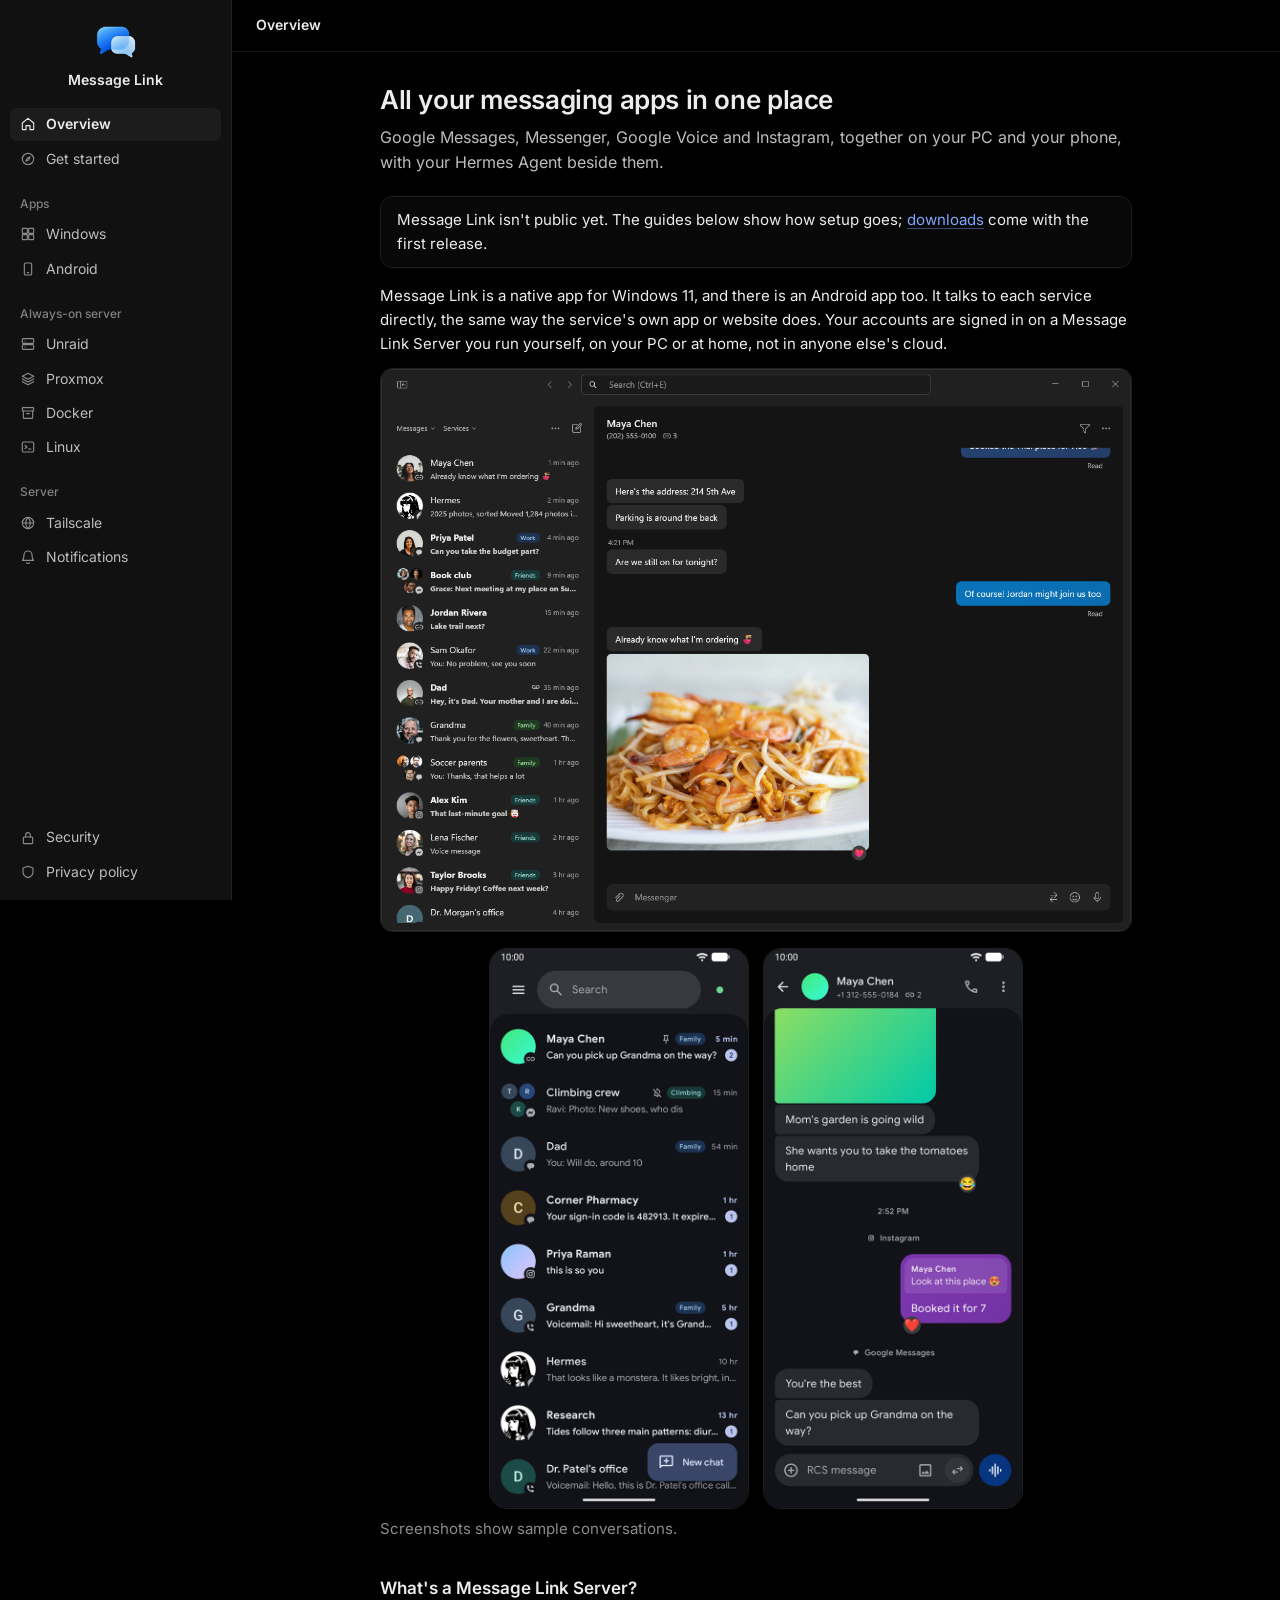
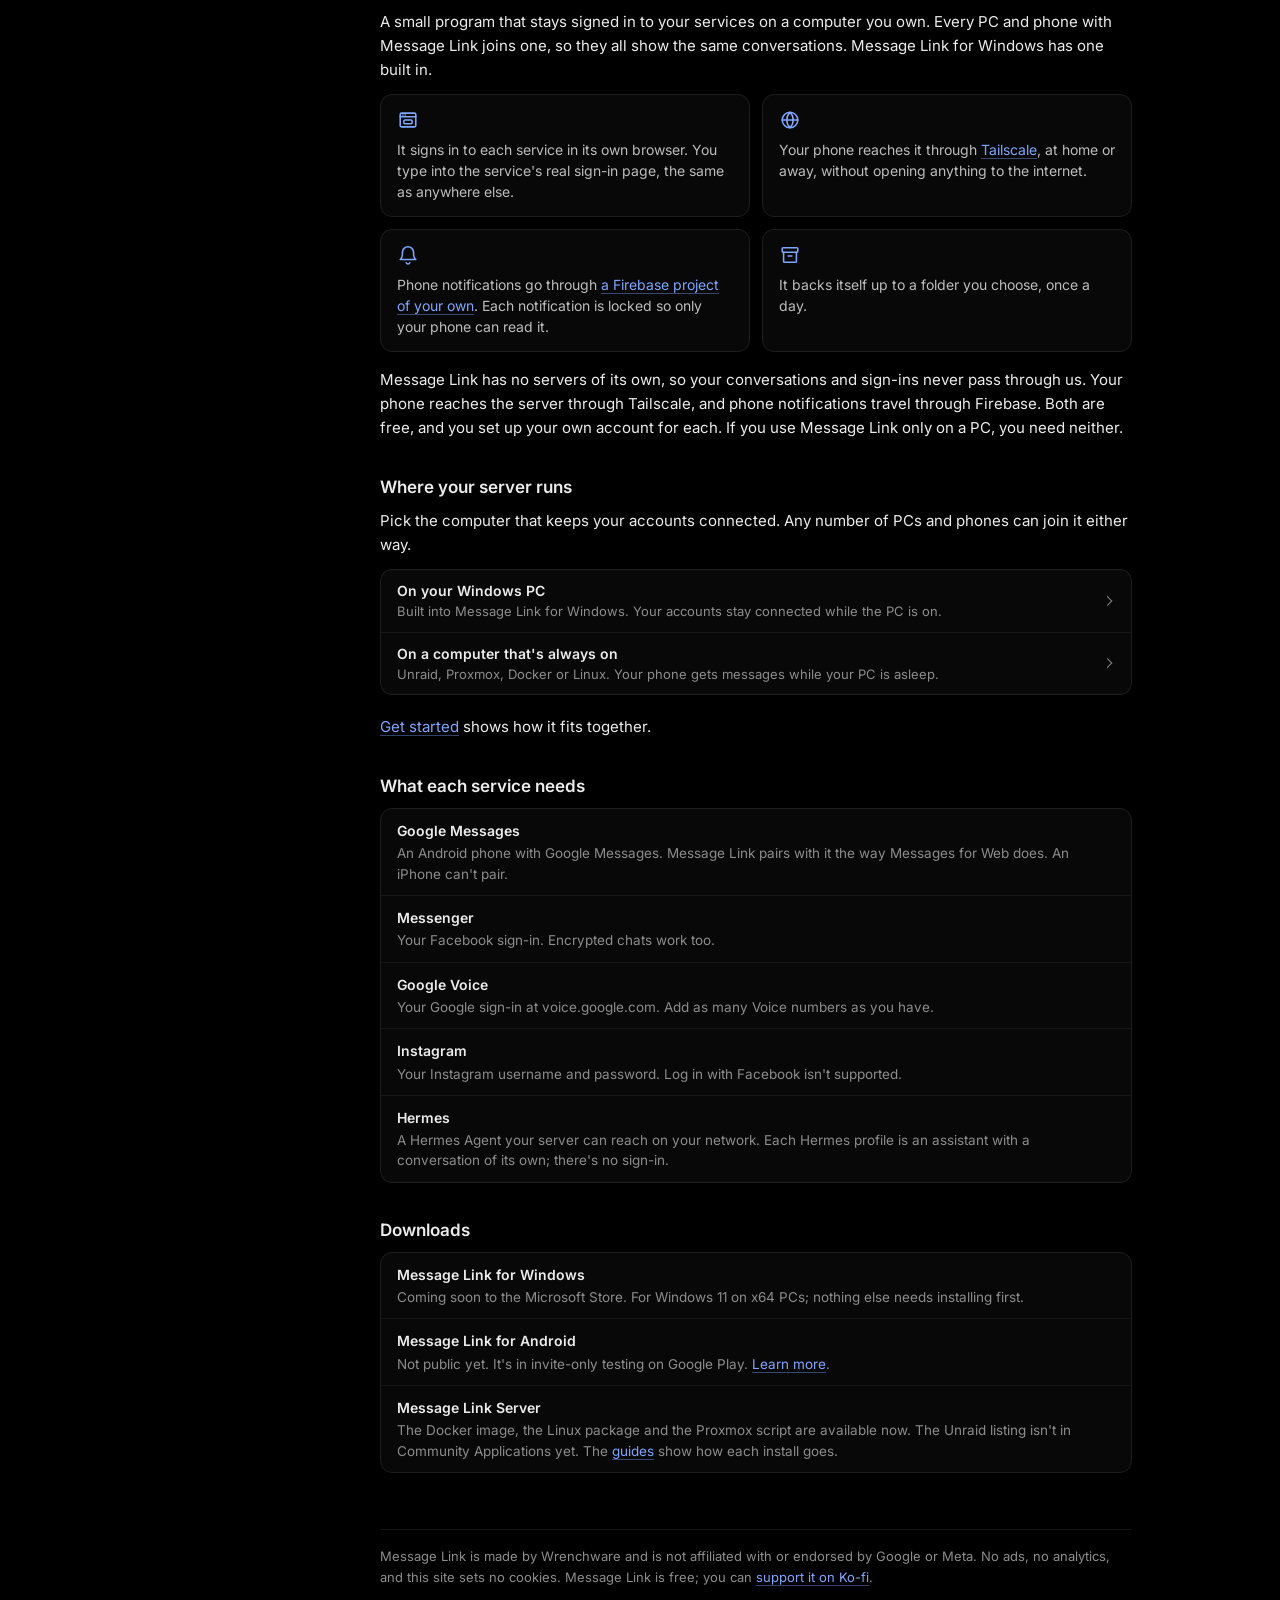
==== commit e9d01f67: "Screenshot captions: Screenshots show sample conversations" ====
--- a/index.html
+++ b/index.html
@@ -45,7 +45,7 @@
     <img src="assets/phone-inbox.png" width="540" height="1170" alt="Message Link on Android: conversations from all four services and Hermes in one list.">
     <img src="assets/phone-chat.png" width="540" height="1170" alt="One person's Instagram and Google Messages conversations shown together.">
   </div>
-  <p class="quiet">Pictures use made-up people.</p>
+  <p class="quiet">Screenshots show sample conversations.</p>
 
   <h2>What's a Message Link Server?</h2>
   <p>A small program that stays signed in to your services on a computer you own. Every PC and phone with Message Link joins one, so they all show the same conversations. Message Link for Windows has one built in.</p>
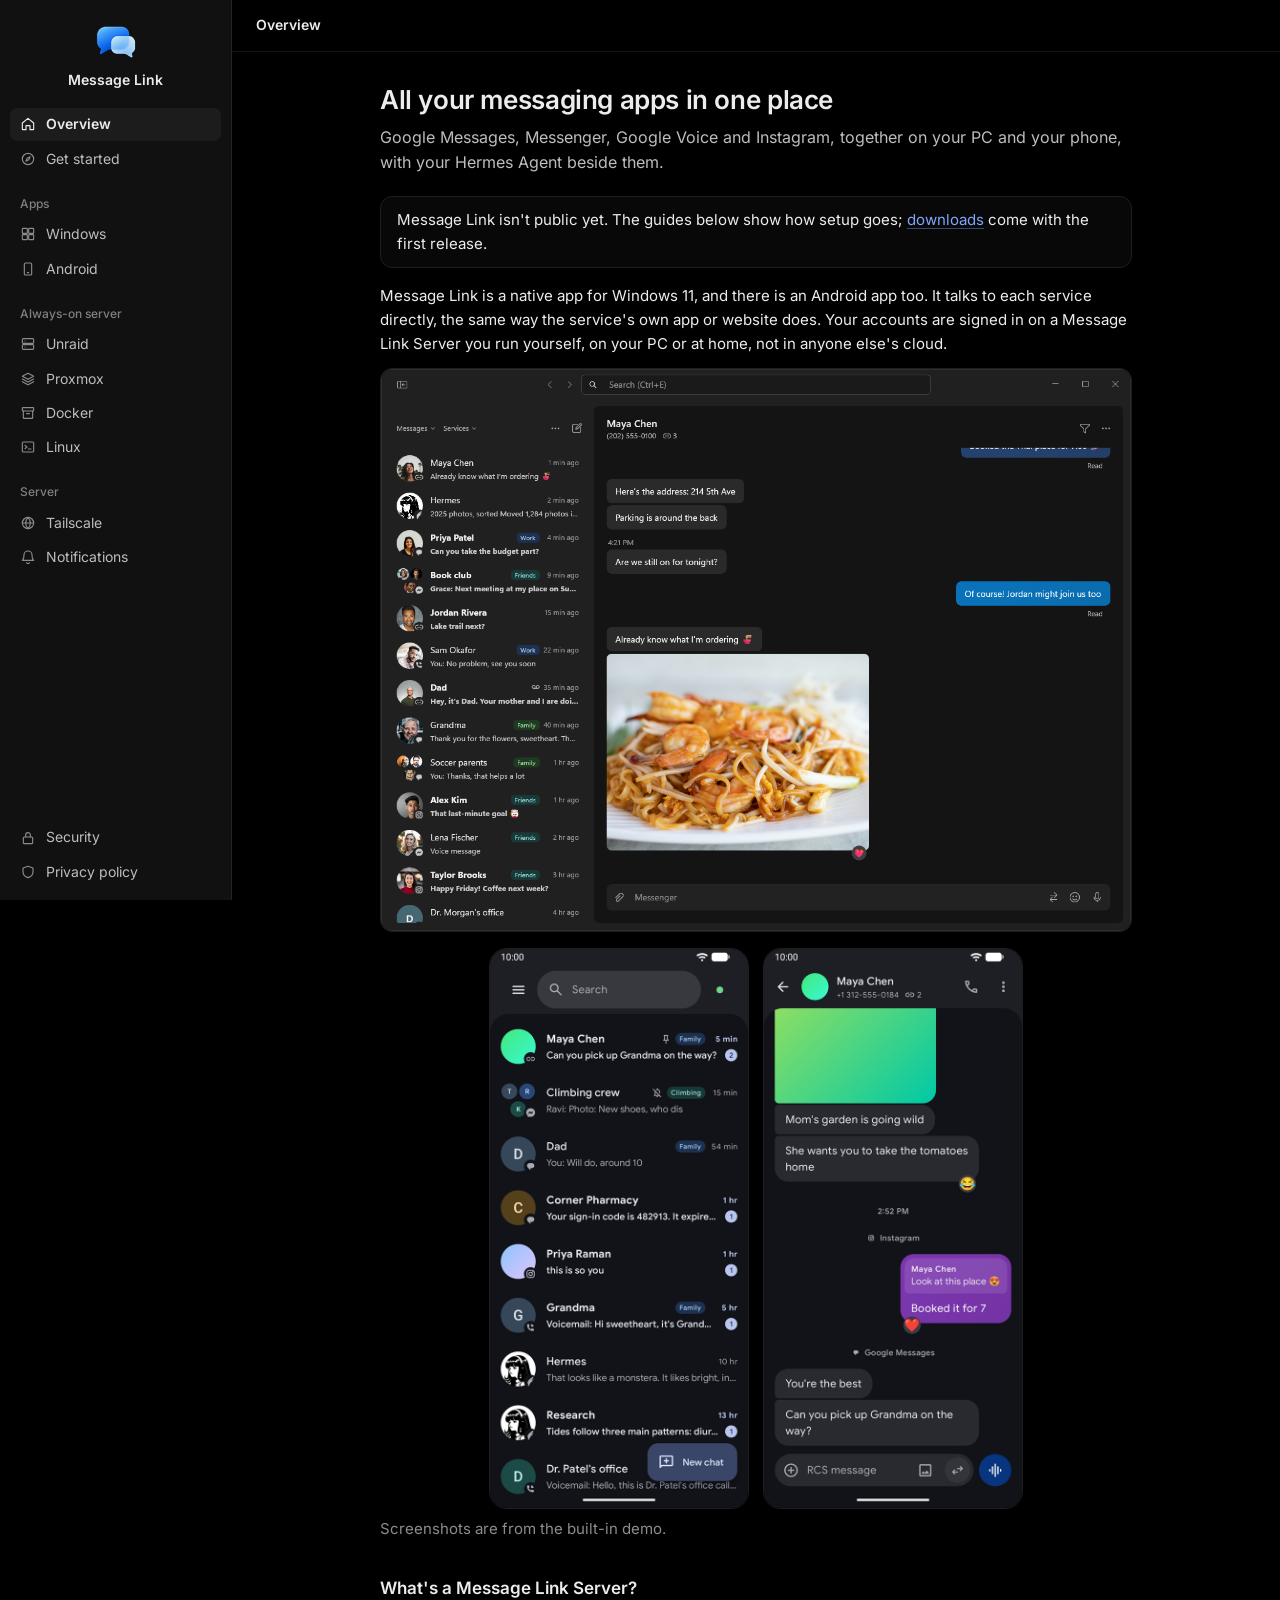
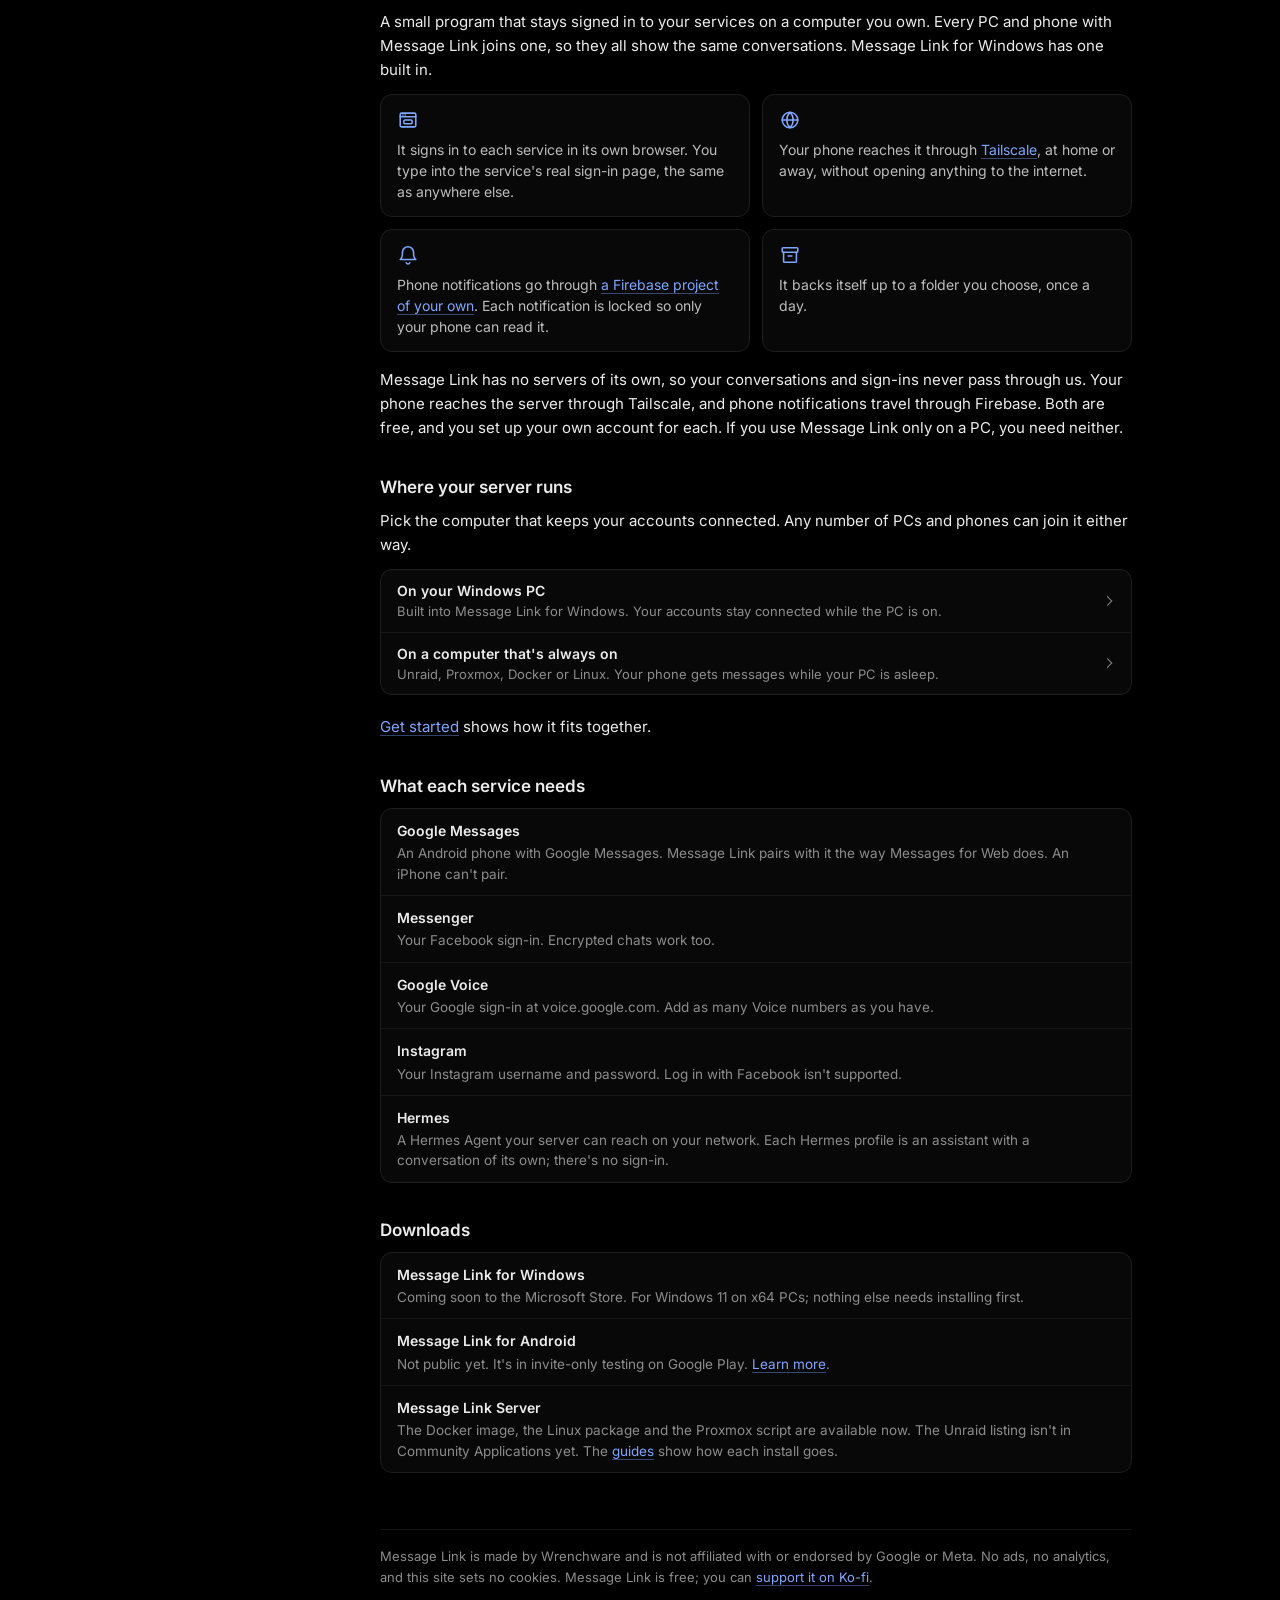
==== commit fd30732d: "The demo by name: screenshots are from the built-in demo, and sample conversations open a demo with " ====
--- a/index.html
+++ b/index.html
@@ -45,7 +45,7 @@
     <img src="assets/phone-inbox.png" width="540" height="1170" alt="Message Link on Android: conversations from all four services and Hermes in one list.">
     <img src="assets/phone-chat.png" width="540" height="1170" alt="One person's Instagram and Google Messages conversations shown together.">
   </div>
-  <p class="quiet">Screenshots show sample conversations.</p>
+  <p class="quiet">Screenshots are from the built-in demo.</p>
 
   <h2>What's a Message Link Server?</h2>
   <p>A small program that stays signed in to your services on a computer you own. Every PC and phone with Message Link joins one, so they all show the same conversations. Message Link for Windows has one built in.</p>
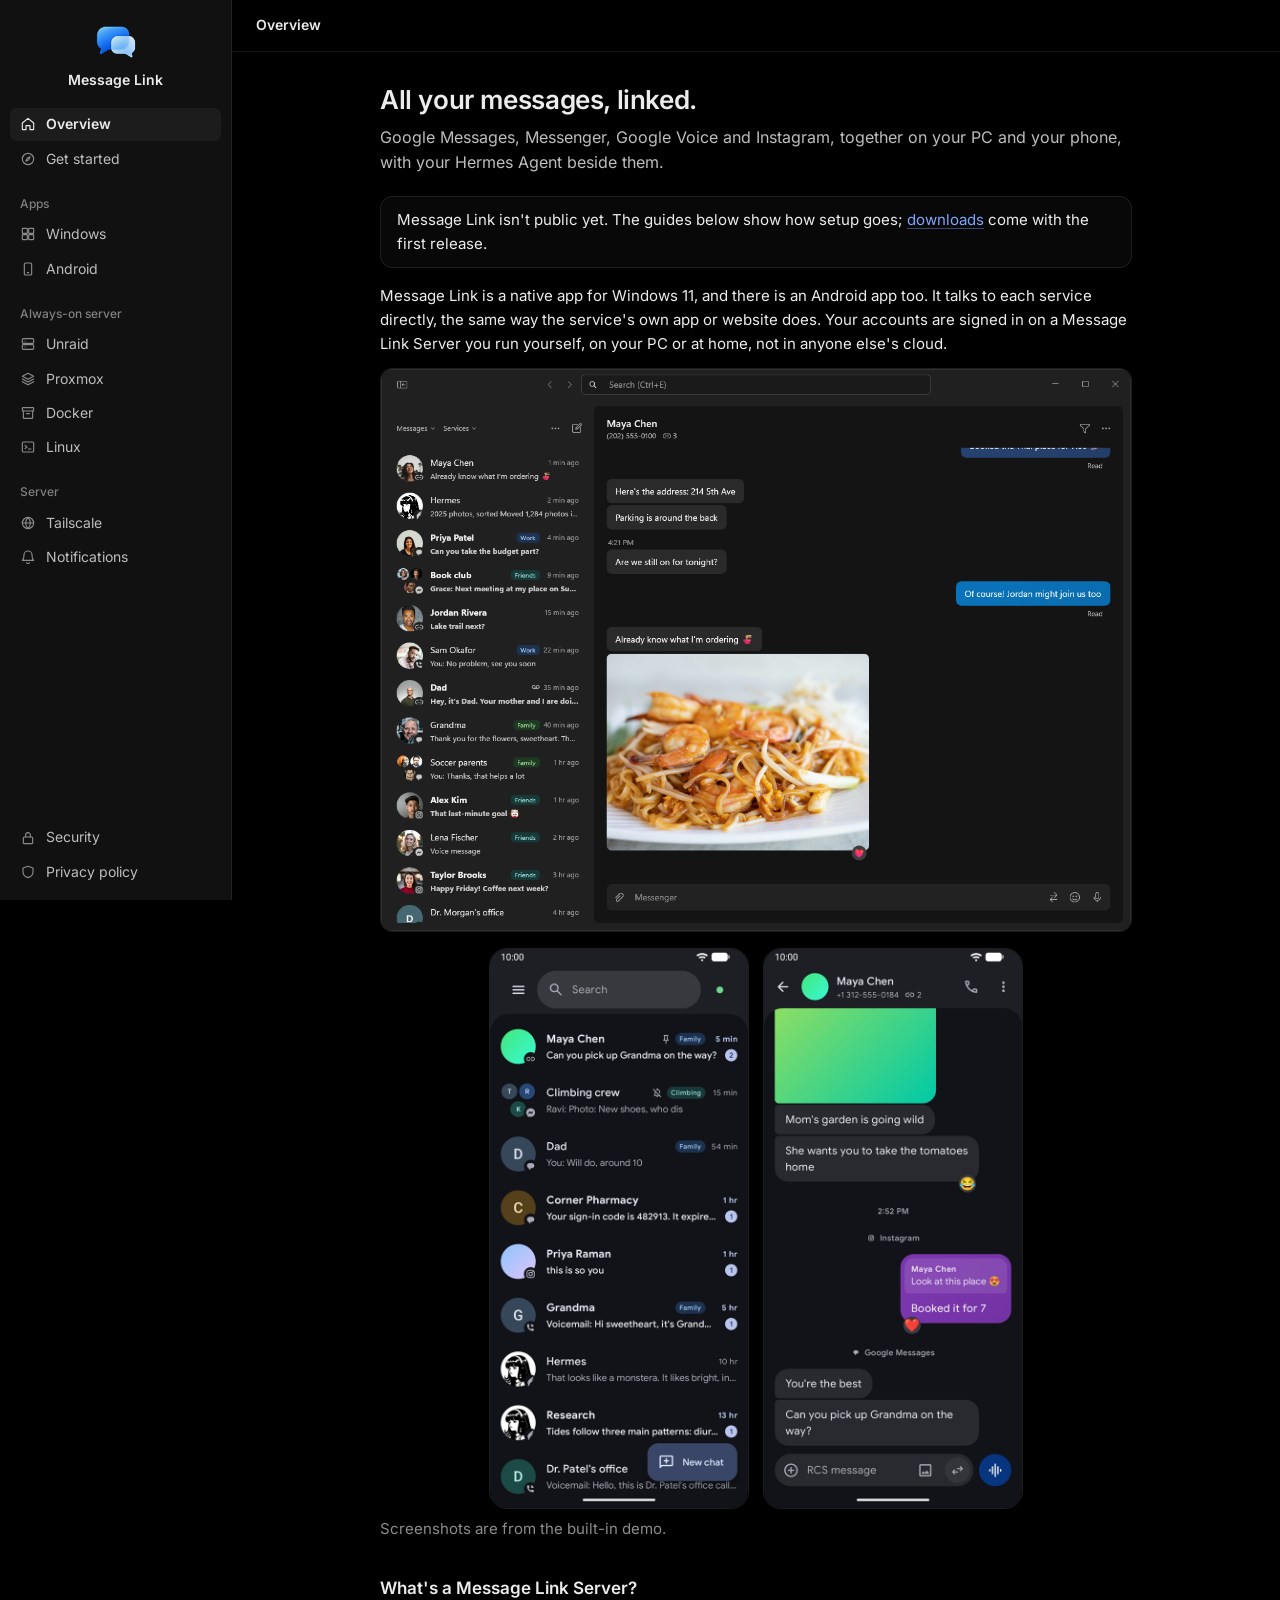
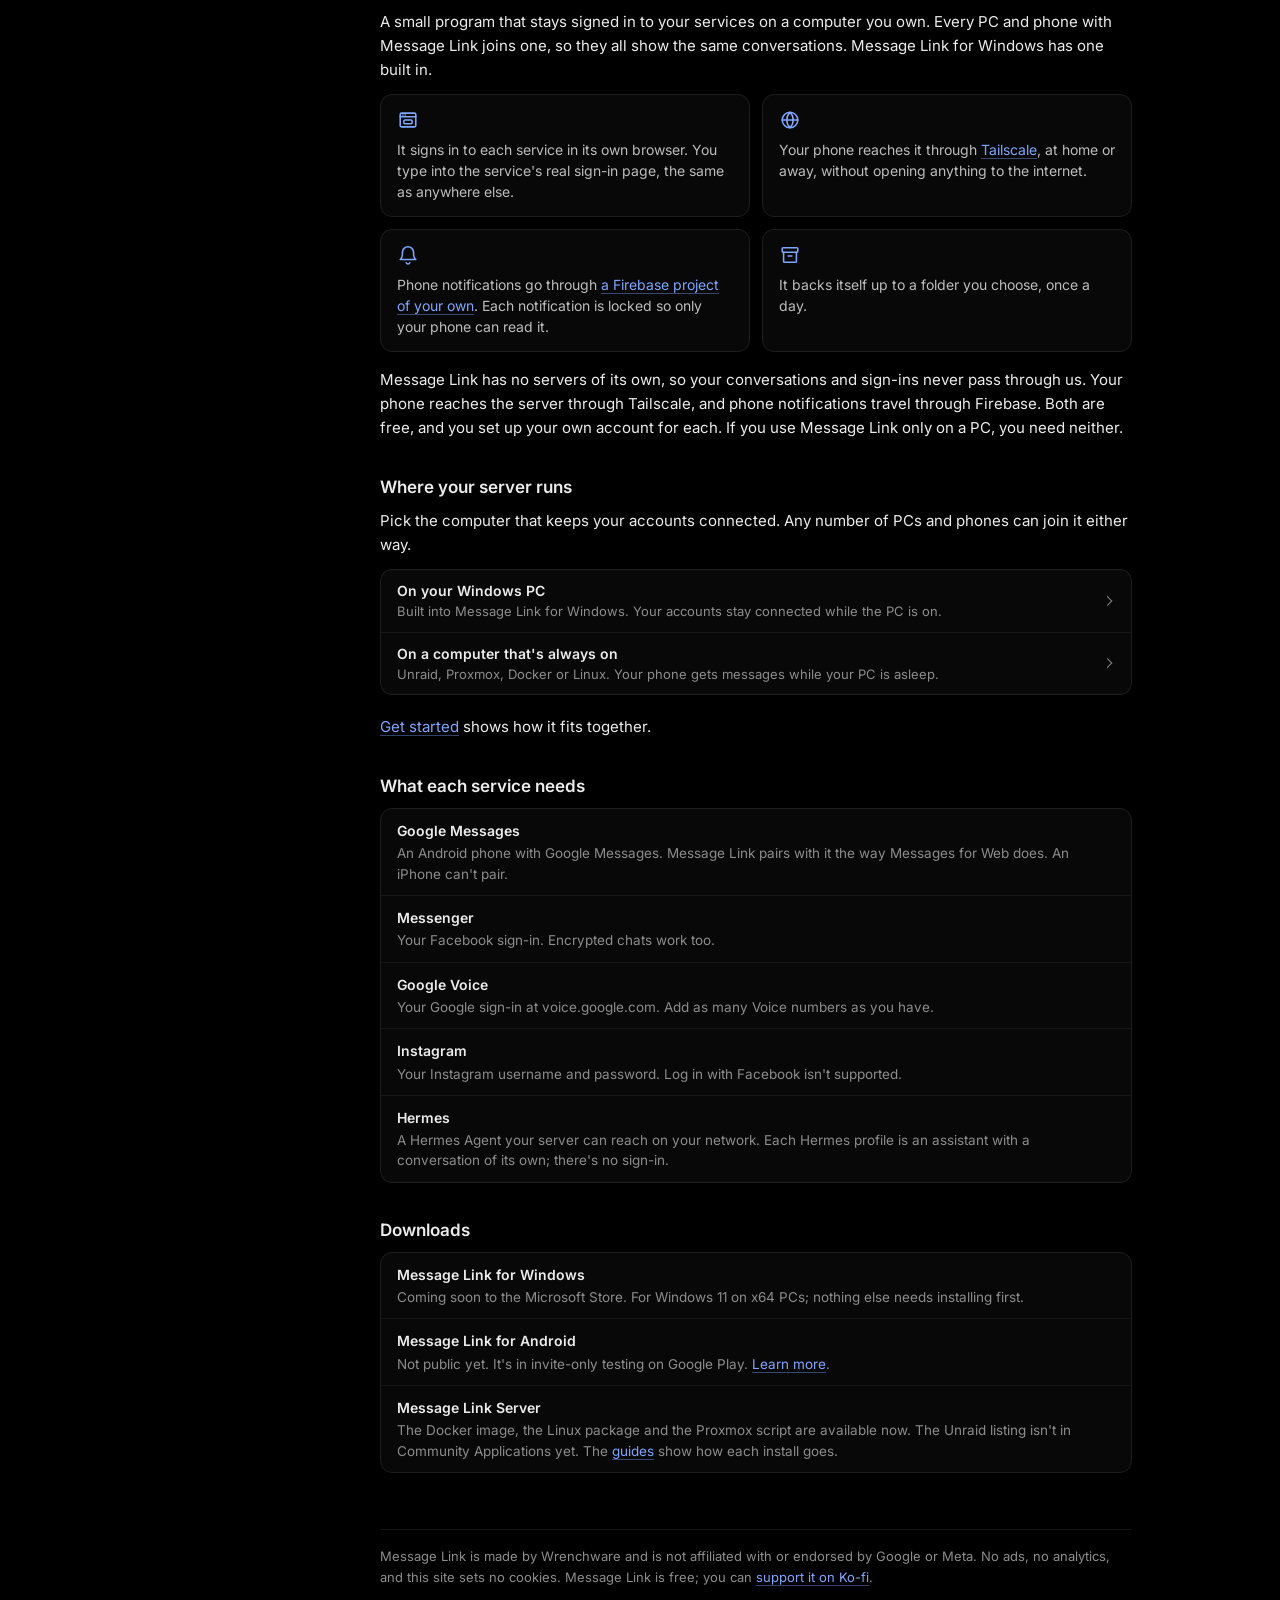
==== commit 093e9f37: "The tag line is All your messages, linked., in the overview's heading and title" ====
--- a/index.html
+++ b/index.html
@@ -3,7 +3,7 @@
 <head>
 <meta charset="utf-8">
 <meta name="viewport" content="width=device-width, initial-scale=1">
-<title>Message Link: all your messaging apps in one place</title>
+<title>Message Link: all your messages, linked</title>
 <meta name="description" content="Message Link puts Google Messages, Messenger, Google Voice and Instagram in one place, in a native Windows app and an Android app. Your accounts stay on your own PC or your own server.">
 <link rel="icon" href="assets/icon-32.png" sizes="32x32" type="image/png">
 <link rel="apple-touch-icon" href="assets/icon-192.png">
@@ -35,7 +35,7 @@
 <header class="top"><p><span class="here">Overview</span></p></header>
 
 <main>
-  <h1>All your messaging apps in one place</h1>
+  <h1>All your messages, linked.</h1>
   <p class="lead">Google Messages, Messenger, Google Voice and Instagram, together on your PC and your phone, with your Hermes Agent beside them.</p>
   <p class="status">Message Link isn't public yet. The guides below show how setup goes; <a href="#downloads">downloads</a> come with the first release.</p>
   <p>Message Link is a native app for Windows 11, and there is an Android app too. It talks to each service directly, the same way the service's own app or website does. Your accounts are signed in on a Message Link Server you run yourself, on your PC or at home, not in anyone else's cloud.</p>
--- a/assets/site.css
+++ b/assets/site.css
@@ -462,3 +462,22 @@
   .viewer-prev { left: calc(50% - 52px); }
   .viewer-next { right: calc(50% - 52px); }
 }
+
+/* Logos of the places the server runs, and of Tailscale: a tile beside a guide's title, and a mark at the start of a card.
+   The drawings are Simple Icons' (CC0); the marks belong to their owners. */
+h1.with-logo { display: flex; align-items: center; gap: 14px; }
+h1.with-logo .logo {
+  flex: none;
+  display: flex;
+  align-items: center;
+  justify-content: center;
+  width: 44px;
+  height: 44px;
+  background: var(--field);
+  border: 1px solid var(--fieldline);
+  border-radius: 10px;
+}
+h1.with-logo .logo img { display: block; }
+a.card.has-logo { padding-left: 52px; }
+.card-logo { position: absolute; left: 16px; top: 50%; transform: translateY(-50%); }
+@media (max-width: 760px) { h1.with-logo .logo { width: 38px; height: 38px; } h1.with-logo .logo img { width: 22px; height: 22px; } }
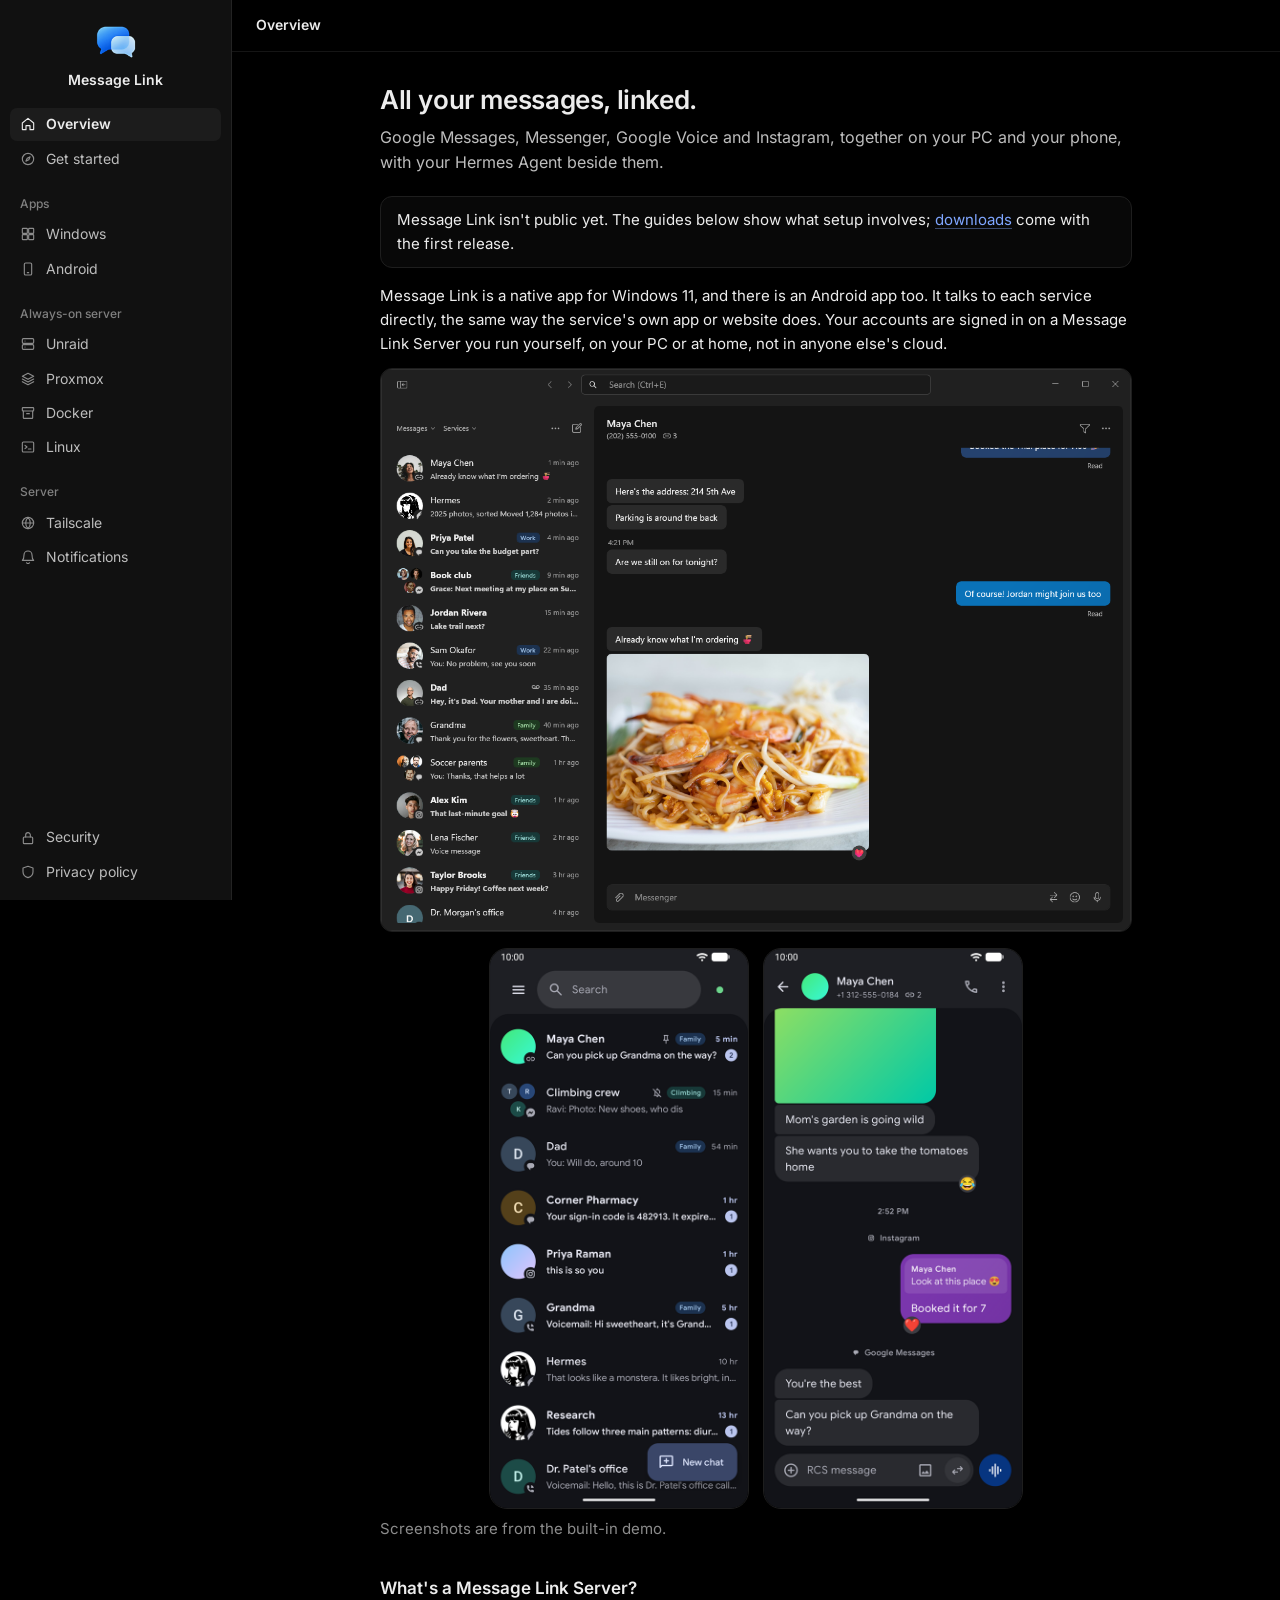
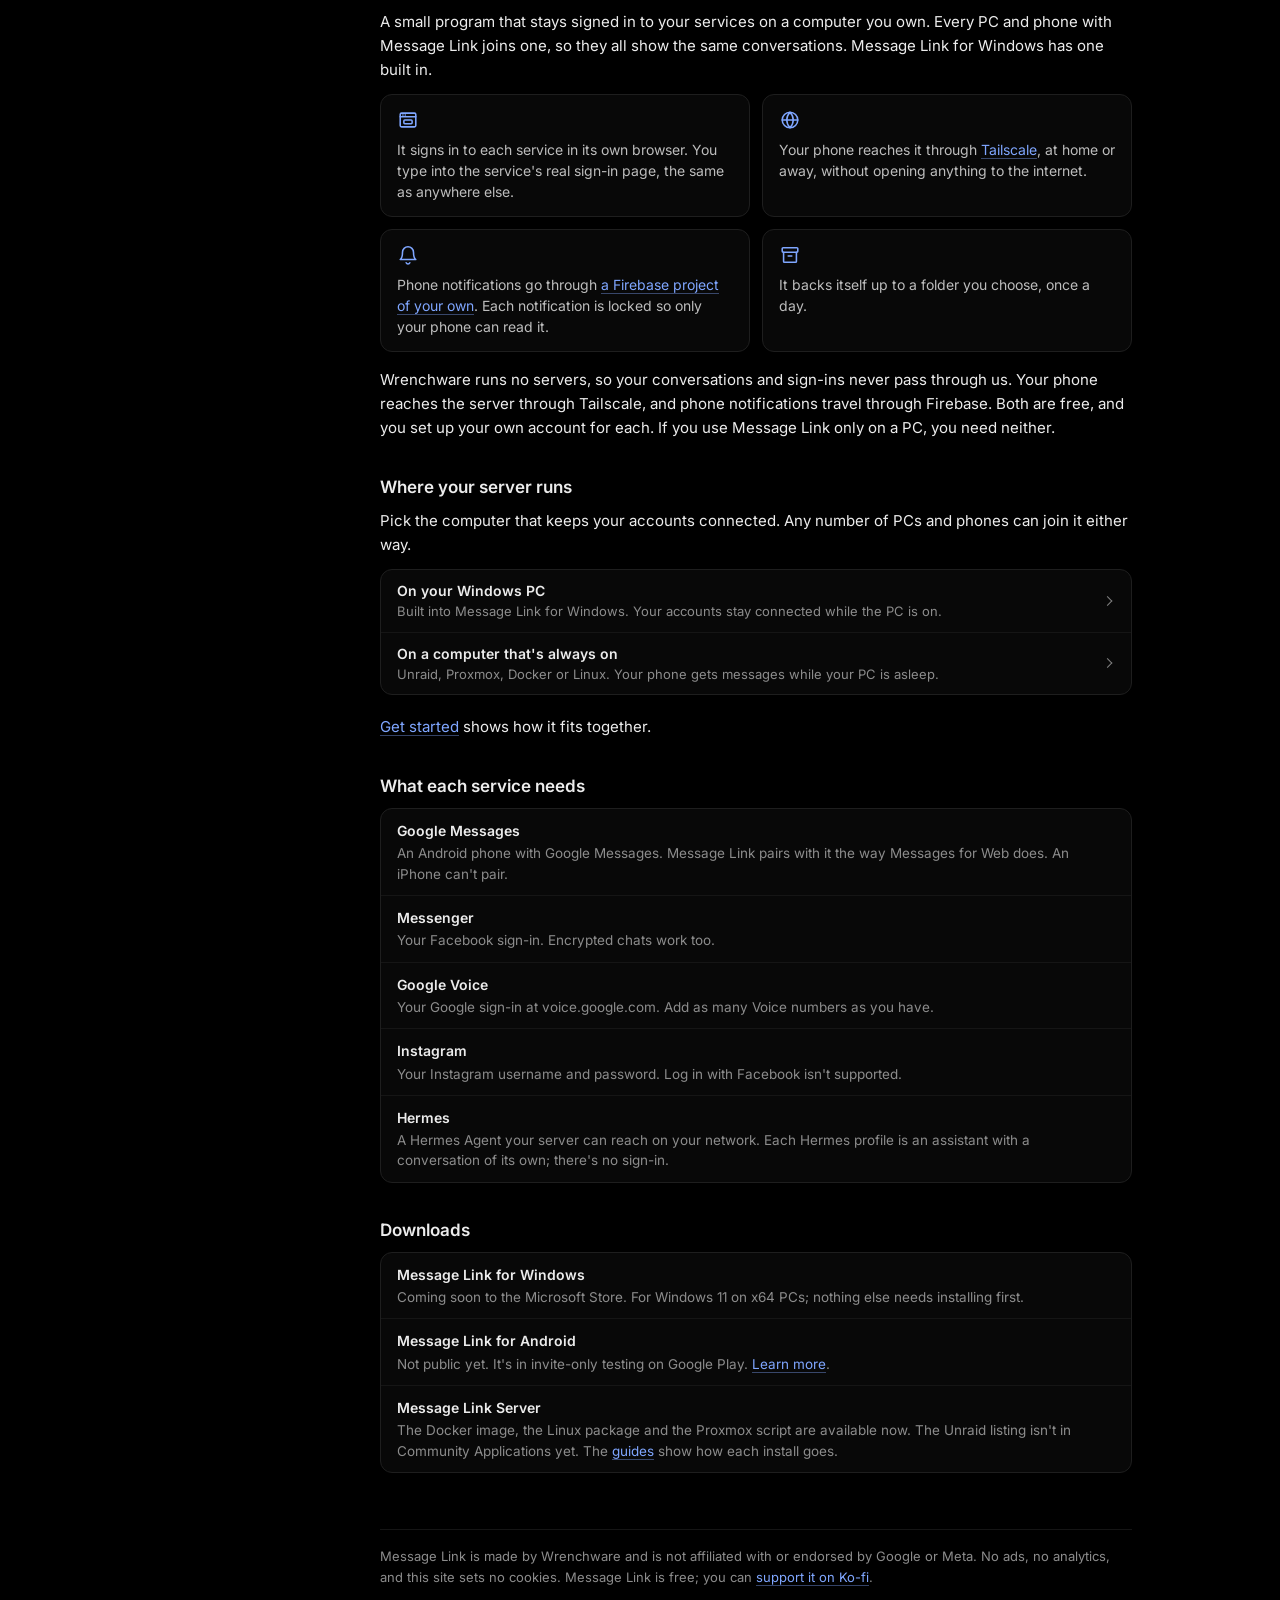
==== commit 030464c8: "Overview: Wrenchware runs no servers (not Message Link, which has a server of its own); the guides s" ====
--- a/index.html
+++ b/index.html
@@ -37,7 +37,7 @@
 <main>
   <h1>All your messages, linked.</h1>
   <p class="lead">Google Messages, Messenger, Google Voice and Instagram, together on your PC and your phone, with your Hermes Agent beside them.</p>
-  <p class="status">Message Link isn't public yet. The guides below show how setup goes; <a href="#downloads">downloads</a> come with the first release.</p>
+  <p class="status">Message Link isn't public yet. The guides below show what setup involves; <a href="#downloads">downloads</a> come with the first release.</p>
   <p>Message Link is a native app for Windows 11, and there is an Android app too. It talks to each service directly, the same way the service's own app or website does. Your accounts are signed in on a Message Link Server you run yourself, on your PC or at home, not in anyone else's cloud.</p>
 
   <figure class="shot"><img src="assets/windows.png" width="1200" height="900" alt="Message Link on Windows: the conversation list beside Maya Chen's conversations from three services, shown as one."></figure>
@@ -55,7 +55,7 @@
     <div class="tile"><svg viewBox="0 0 24 24" width="22" height="22" fill="none" stroke="currentColor" stroke-width="1.7" stroke-linecap="round" stroke-linejoin="round" aria-hidden="true"><path d="M6 9a6 6 0 0 1 12 0c0 6 2.5 8 2.5 8h-17S6 15 6 9"/><path d="M10 20.5a2.2 2.2 0 0 0 4 0"/></svg><p>Phone notifications go through <a href="firebase/">a Firebase project of your own</a>. Each notification is locked so only your phone can read it.</p></div>
     <div class="tile"><svg viewBox="0 0 24 24" width="22" height="22" fill="none" stroke="currentColor" stroke-width="1.7" stroke-linecap="round" stroke-linejoin="round" aria-hidden="true"><rect x="3.5" y="4" width="17" height="5" rx="1"/><path d="M5 9v10a1 1 0 0 0 1 1h12a1 1 0 0 0 1-1V9M10 13h4"/></svg><p>It backs itself up to a folder you choose, once a day.</p></div>
   </div>
-  <p>Message Link has no servers of its own, so your conversations and sign-ins never pass through us. Your phone reaches the server through Tailscale, and phone notifications travel through Firebase. Both are free, and you set up your own account for each. If you use Message Link only on a PC, you need neither.</p>
+  <p>Wrenchware runs no servers, so your conversations and sign-ins never pass through us. Your phone reaches the server through Tailscale, and phone notifications travel through Firebase. Both are free, and you set up your own account for each. If you use Message Link only on a PC, you need neither.</p>
 
   <h2>Where your server runs</h2>
   <p>Pick the computer that keeps your accounts connected. Any number of PCs and phones can join it either way.</p>
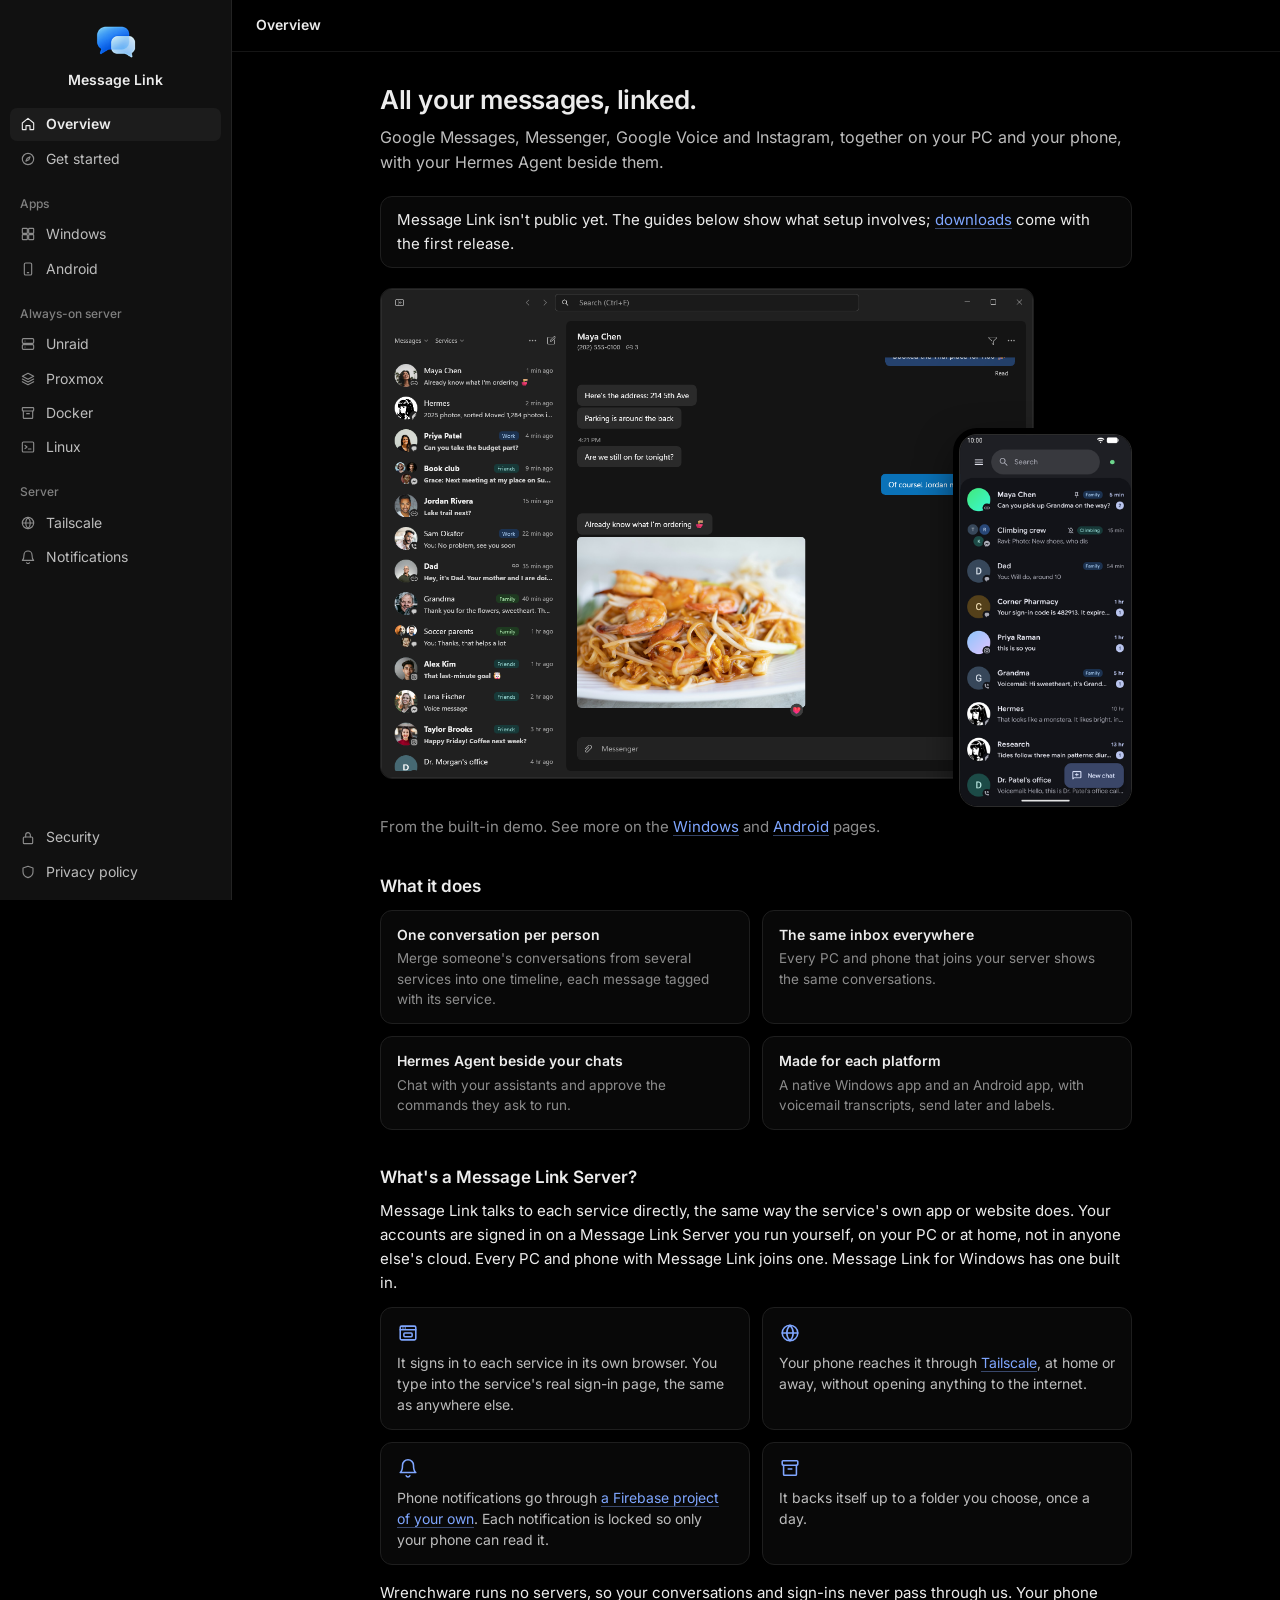
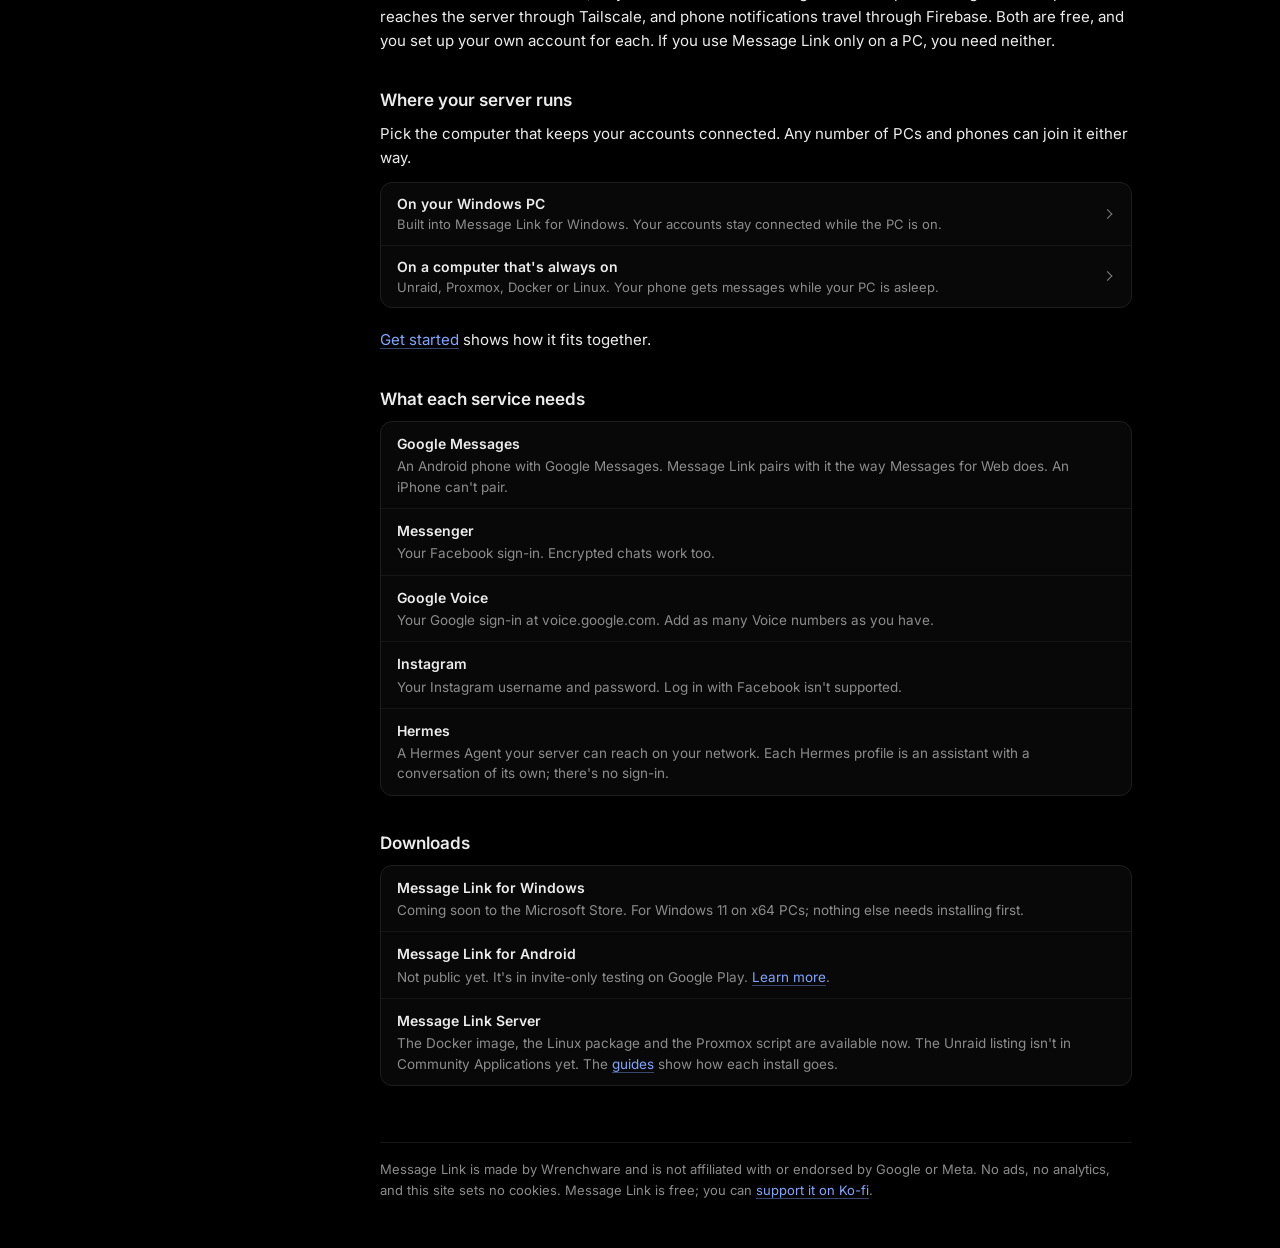
==== commit df6ef7d8: "Overview: one picture, the Windows window with the phone's inbox set into its corner (the window alo" ====
--- a/index.html
+++ b/index.html
@@ -38,17 +38,22 @@
   <h1>All your messages, linked.</h1>
   <p class="lead">Google Messages, Messenger, Google Voice and Instagram, together on your PC and your phone, with your Hermes Agent beside them.</p>
   <p class="status">Message Link isn't public yet. The guides below show what setup involves; <a href="#downloads">downloads</a> come with the first release.</p>
-  <p>Message Link is a native app for Windows 11, and there is an Android app too. It talks to each service directly, the same way the service's own app or website does. Your accounts are signed in on a Message Link Server you run yourself, on your PC or at home, not in anyone else's cloud.</p>
+  <figure class="shot hero">
+    <img src="assets/windows.png" width="1200" height="900" alt="Message Link on Windows: the conversation list beside Maya Chen's conversations from three services, shown as one.">
+    <img class="phone" src="assets/phone-inbox.png" width="540" height="1170" alt="Message Link on Android: conversations from all four services and Hermes in one list.">
+  </figure>
+  <p class="quiet">From the built-in demo. See more on the <a href="windows/">Windows</a> and <a href="android/">Android</a> pages.</p>
 
-  <figure class="shot"><img src="assets/windows.png" width="1200" height="900" alt="Message Link on Windows: the conversation list beside Maya Chen's conversations from three services, shown as one."></figure>
-  <div class="phones">
-    <img src="assets/phone-inbox.png" width="540" height="1170" alt="Message Link on Android: conversations from all four services and Hermes in one list.">
-    <img src="assets/phone-chat.png" width="540" height="1170" alt="One person's Instagram and Google Messages conversations shown together.">
+  <h2>What it does</h2>
+  <div class="tiles">
+    <div class="tile"><h3>One conversation per person</h3><p>Merge someone's conversations from several services into one timeline, each message tagged with its service.</p></div>
+    <div class="tile"><h3>The same inbox everywhere</h3><p>Every PC and phone that joins your server shows the same conversations.</p></div>
+    <div class="tile"><h3>Hermes Agent beside your chats</h3><p>Chat with your assistants and approve the commands they ask to run.</p></div>
+    <div class="tile"><h3>Made for each platform</h3><p>A native Windows app and an Android app, with voicemail transcripts, send later and labels.</p></div>
   </div>
-  <p class="quiet">Screenshots are from the built-in demo.</p>
 
   <h2>What's a Message Link Server?</h2>
-  <p>A small program that stays signed in to your services on a computer you own. Every PC and phone with Message Link joins one, so they all show the same conversations. Message Link for Windows has one built in.</p>
+  <p>Message Link talks to each service directly, the same way the service's own app or website does. Your accounts are signed in on a Message Link Server you run yourself, on your PC or at home, not in anyone else's cloud. Every PC and phone with Message Link joins one. Message Link for Windows has one built in.</p>
   <div class="tiles">
     <div class="tile"><svg viewBox="0 0 24 24" width="22" height="22" fill="none" stroke="currentColor" stroke-width="1.7" stroke-linecap="round" stroke-linejoin="round" aria-hidden="true"><rect x="3.5" y="4.5" width="17" height="15" rx="1.5"/><path d="M3.5 8.5h17M6.5 6.5h.01M9 6.5h.01"/><rect x="7.5" y="12" width="9" height="4" rx="1"/></svg><p>It signs in to each service in its own browser. You type into the service's real sign-in page, the same as anywhere else.</p></div>
     <div class="tile"><svg viewBox="0 0 24 24" width="22" height="22" fill="none" stroke="currentColor" stroke-width="1.7" stroke-linecap="round" stroke-linejoin="round" aria-hidden="true"><circle cx="12" cy="12" r="8.5"/><path d="M3.5 12h17M12 3.5c2.3 2.4 3.5 5.3 3.5 8.5s-1.2 6.1-3.5 8.5c-2.3-2.4-3.5-5.3-3.5-8.5S9.7 5.9 12 3.5z"/></svg><p>Your phone reaches it through <a href="tailscale/">Tailscale</a>, at home or away, without opening anything to the internet.</p></div>
--- a/assets/site.css
+++ b/assets/site.css
@@ -295,8 +295,22 @@
 
 figure.shot { margin: 12px 0 16px; }
 figure.shot img { display: block; max-width: 100%; height: auto; border: 1px solid var(--line); border-radius: 12px; }
-.phones { display: flex; justify-content: center; gap: 14px; margin: 0 0 8px; }
-.phones img { width: 46%; max-width: 260px; height: auto; border: 1px solid var(--line); border-radius: 18px; }
+/* The Overview's one picture: the Windows window, with the phone set into its lower right corner, ringed in the page's
+   black so it reads as in front. Too small to see on a narrow screen, where the window shows alone. */
+figure.hero { position: relative; margin: 20px 0 8px; padding: 0 13% 28px 0; }
+figure.hero .phone {
+  position: absolute;
+  right: 0;
+  bottom: 0;
+  width: 23%;
+  border-color: var(--fieldline);
+  border-radius: 18px;
+  box-shadow: 0 0 0 6px var(--bg), 0 16px 40px rgba(0, 0, 0, .7);
+}
+@media (max-width: 640px) {
+  figure.hero { padding: 0; margin-bottom: 12px; }
+  figure.hero .phone { display: none; }
+}
 
 /* A narrow window: the side list becomes a strip across the top that scrolls sideways, as on the server's page. */
 
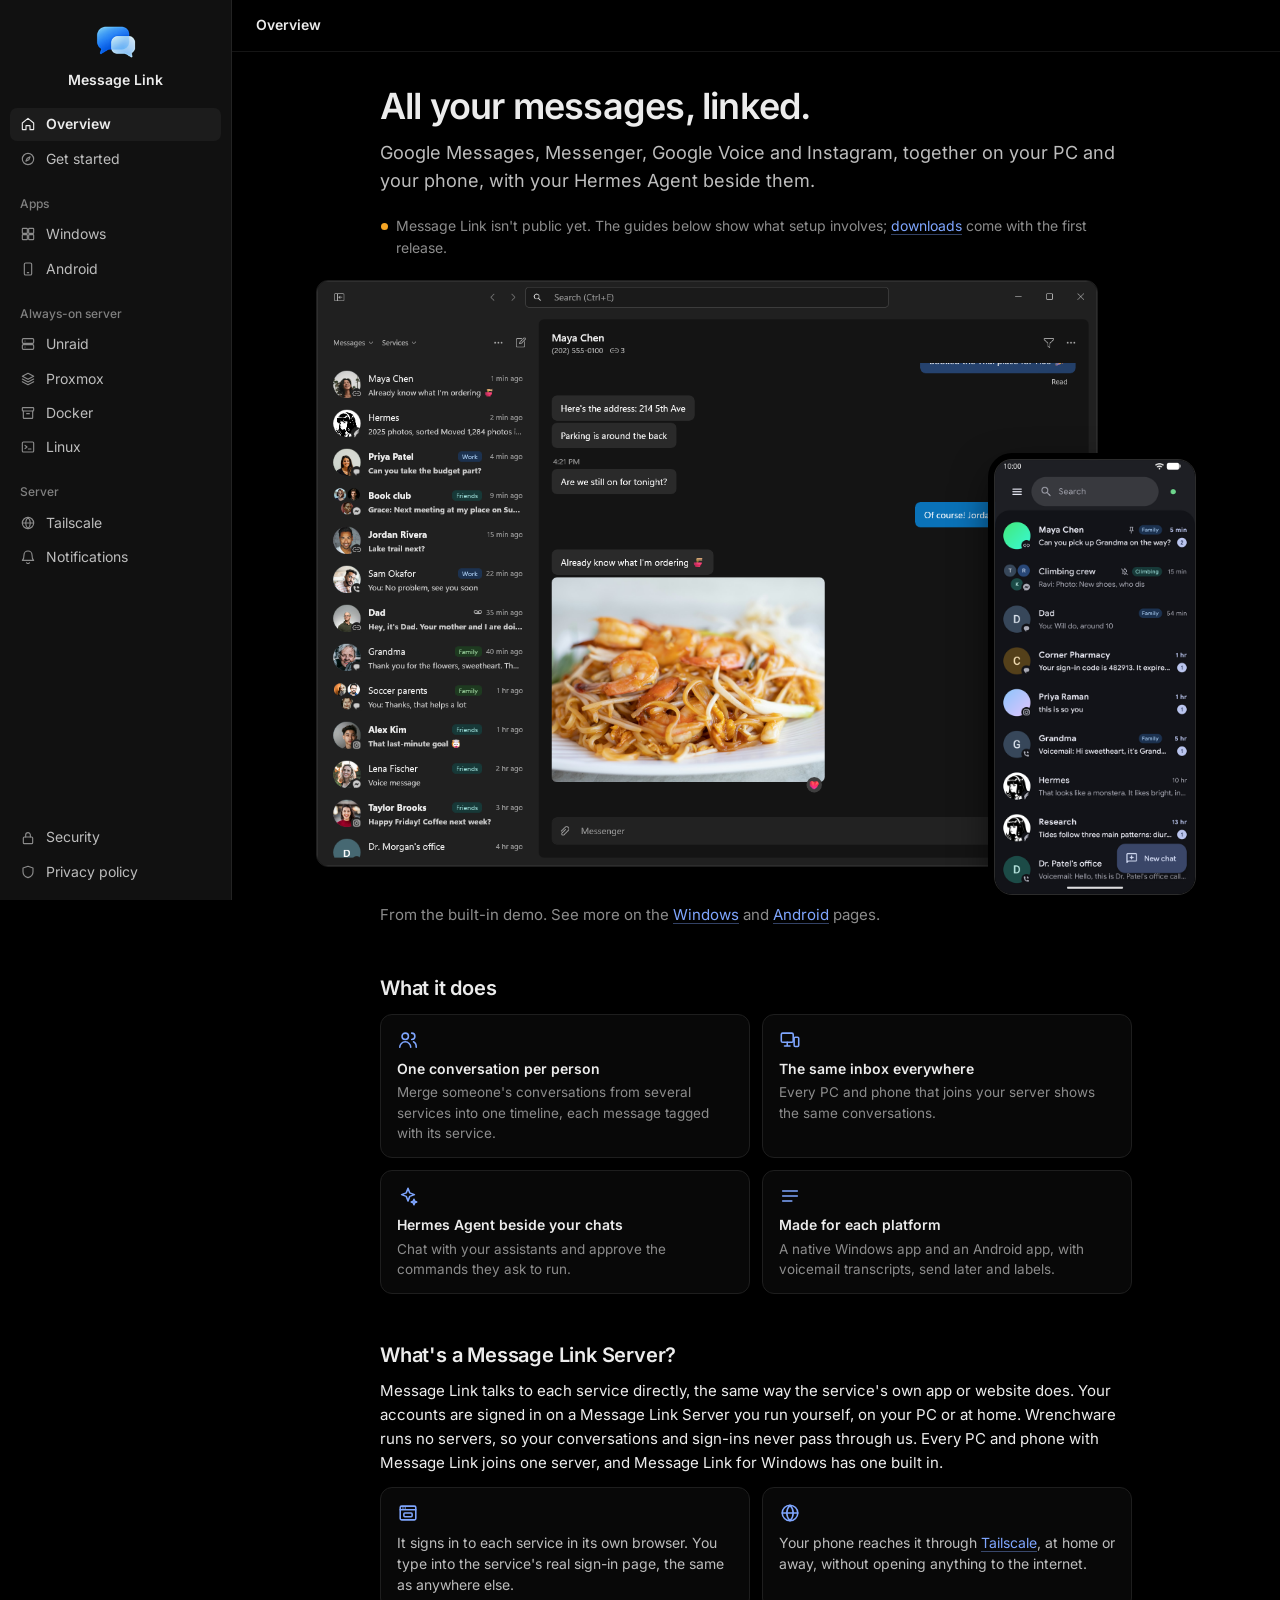
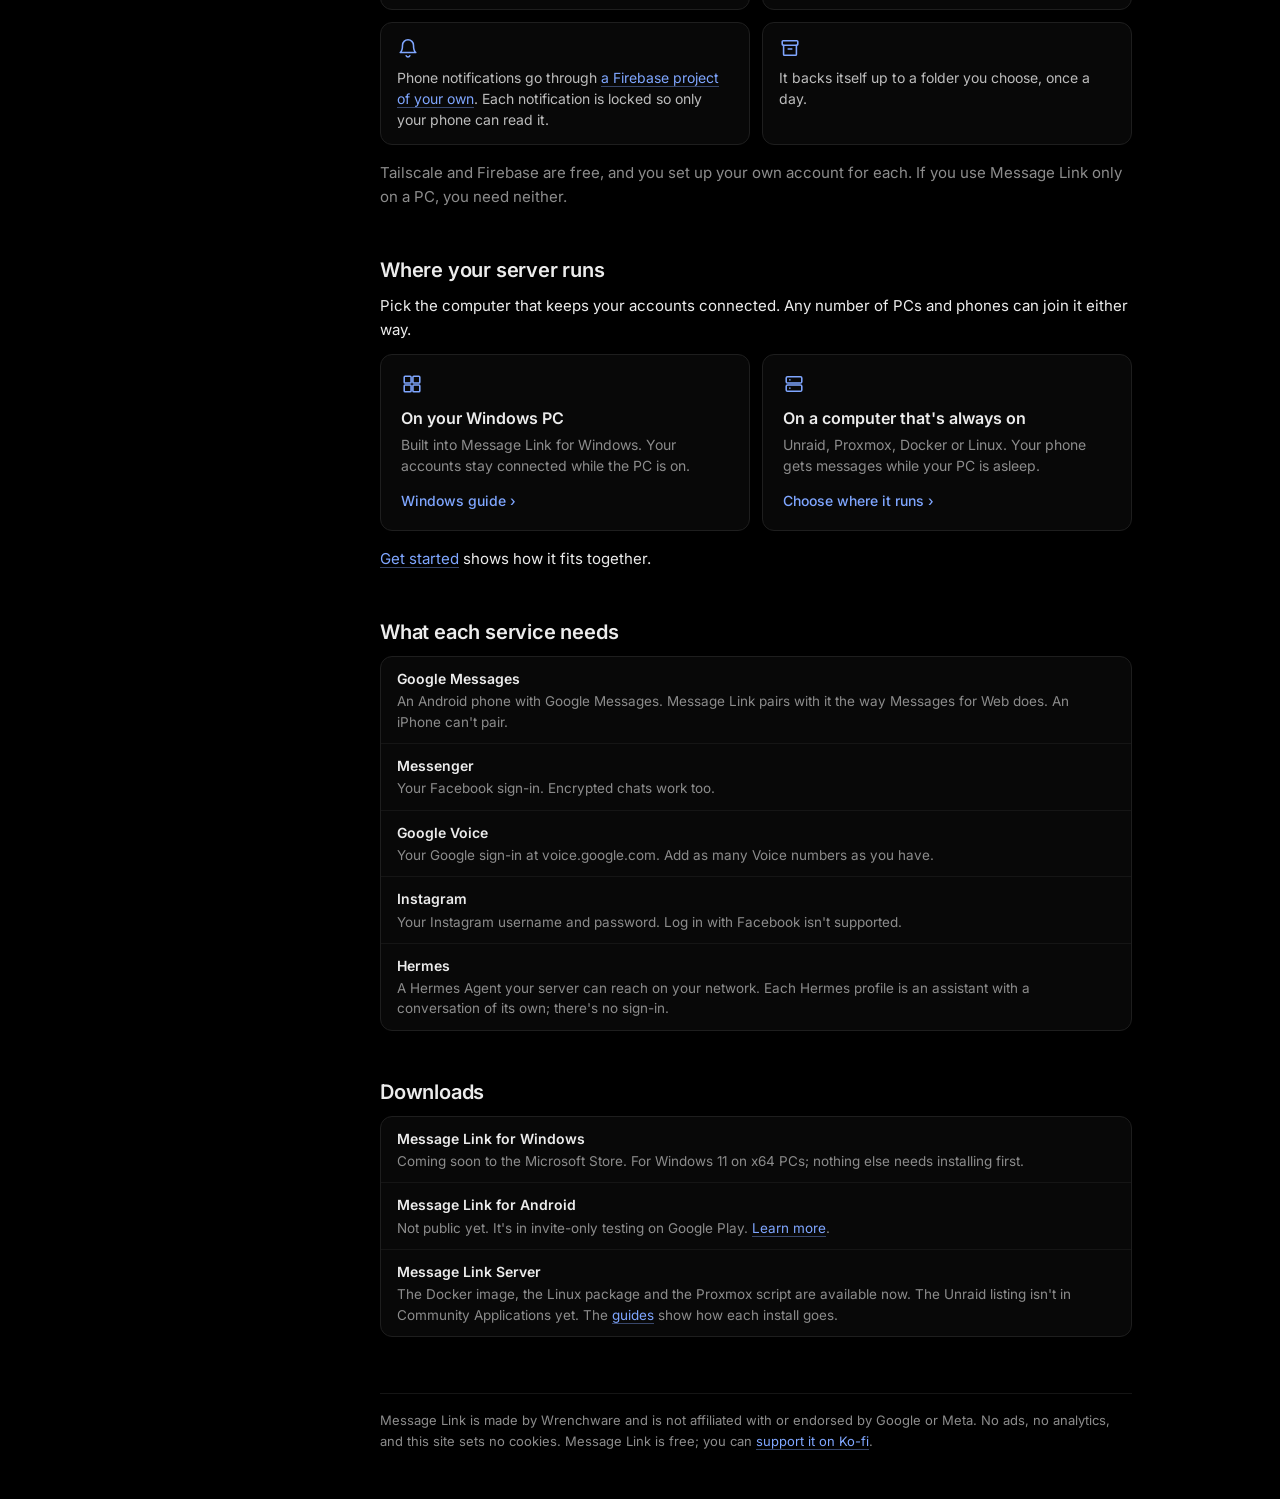
==== commit 35af73e8: "Overview: a larger heading and lead, the status as a quiet line with an amber dot, the picture wider" ====
--- a/index.html
+++ b/index.html
@@ -34,10 +34,10 @@
 <div class="pane">
 <header class="top"><p><span class="here">Overview</span></p></header>
 
-<main>
+<main class="home">
   <h1>All your messages, linked.</h1>
   <p class="lead">Google Messages, Messenger, Google Voice and Instagram, together on your PC and your phone, with your Hermes Agent beside them.</p>
-  <p class="status">Message Link isn't public yet. The guides below show what setup involves; <a href="#downloads">downloads</a> come with the first release.</p>
+  <p class="status slim">Message Link isn't public yet. The guides below show what setup involves; <a href="#downloads">downloads</a> come with the first release.</p>
   <figure class="shot hero">
     <img src="assets/windows.png" width="1200" height="900" alt="Message Link on Windows: the conversation list beside Maya Chen's conversations from three services, shown as one.">
     <img class="phone" src="assets/phone-inbox.png" width="540" height="1170" alt="Message Link on Android: conversations from all four services and Hermes in one list.">
@@ -46,31 +46,33 @@
 
   <h2>What it does</h2>
   <div class="tiles">
-    <div class="tile"><h3>One conversation per person</h3><p>Merge someone's conversations from several services into one timeline, each message tagged with its service.</p></div>
-    <div class="tile"><h3>The same inbox everywhere</h3><p>Every PC and phone that joins your server shows the same conversations.</p></div>
-    <div class="tile"><h3>Hermes Agent beside your chats</h3><p>Chat with your assistants and approve the commands they ask to run.</p></div>
-    <div class="tile"><h3>Made for each platform</h3><p>A native Windows app and an Android app, with voicemail transcripts, send later and labels.</p></div>
+    <div class="tile"><svg viewBox="0 0 24 24" width="22" height="22" fill="none" stroke="currentColor" stroke-width="1.7" stroke-linecap="round" stroke-linejoin="round" aria-hidden="true"><circle cx="9" cy="8" r="3.5"/><path d="M3 20c0-3.3 2.7-6 6-6s6 2.7 6 6"/><path d="M16 4.5a3.5 3.5 0 0 1 0 7M18 14c1.9.8 3 2.9 3 6"/></svg><h3>One conversation per person</h3><p>Merge someone's conversations from several services into one timeline, each message tagged with its service.</p></div>
+    <div class="tile"><svg viewBox="0 0 24 24" width="22" height="22" fill="none" stroke="currentColor" stroke-width="1.7" stroke-linecap="round" stroke-linejoin="round" aria-hidden="true"><rect x="2.5" y="4.5" width="13" height="10" rx="1.5"/><path d="M6 18.5h6M9 14.5v4"/><rect x="16.5" y="9" width="5" height="10" rx="1.2"/></svg><h3>The same inbox everywhere</h3><p>Every PC and phone that joins your server shows the same conversations.</p></div>
+    <div class="tile"><svg viewBox="0 0 24 24" width="22" height="22" fill="none" stroke="currentColor" stroke-width="1.7" stroke-linecap="round" stroke-linejoin="round" aria-hidden="true"><path d="M12 3.5l1.9 5.1 5.1 1.9-5.1 1.9L12 17.5l-1.9-5.1L5 10.5l5.1-1.9z"/><path d="M18.5 15.5l.8 2.2 2.2.8-2.2.8-.8 2.2-.8-2.2-2.2-.8 2.2-.8z"/></svg><h3>Hermes Agent beside your chats</h3><p>Chat with your assistants and approve the commands they ask to run.</p></div>
+    <div class="tile"><svg viewBox="0 0 24 24" width="22" height="22" fill="none" stroke="currentColor" stroke-width="1.7" stroke-linecap="round" stroke-linejoin="round" aria-hidden="true"><path d="M4 6.5h16M4 12h16M4 17.5h10"/></svg><h3>Made for each platform</h3><p>A native Windows app and an Android app, with voicemail transcripts, send later and labels.</p></div>
   </div>
 
   <h2>What's a Message Link Server?</h2>
-  <p>Message Link talks to each service directly, the same way the service's own app or website does. Your accounts are signed in on a Message Link Server you run yourself, on your PC or at home, not in anyone else's cloud. Every PC and phone with Message Link joins one. Message Link for Windows has one built in.</p>
+  <p>Message Link talks to each service directly, the same way the service's own app or website does. Your accounts are signed in on a Message Link Server you run yourself, on your PC or at home. Wrenchware runs no servers, so your conversations and sign-ins never pass through us. Every PC and phone with Message Link joins one server, and Message Link for Windows has one built in.</p>
   <div class="tiles">
     <div class="tile"><svg viewBox="0 0 24 24" width="22" height="22" fill="none" stroke="currentColor" stroke-width="1.7" stroke-linecap="round" stroke-linejoin="round" aria-hidden="true"><rect x="3.5" y="4.5" width="17" height="15" rx="1.5"/><path d="M3.5 8.5h17M6.5 6.5h.01M9 6.5h.01"/><rect x="7.5" y="12" width="9" height="4" rx="1"/></svg><p>It signs in to each service in its own browser. You type into the service's real sign-in page, the same as anywhere else.</p></div>
     <div class="tile"><svg viewBox="0 0 24 24" width="22" height="22" fill="none" stroke="currentColor" stroke-width="1.7" stroke-linecap="round" stroke-linejoin="round" aria-hidden="true"><circle cx="12" cy="12" r="8.5"/><path d="M3.5 12h17M12 3.5c2.3 2.4 3.5 5.3 3.5 8.5s-1.2 6.1-3.5 8.5c-2.3-2.4-3.5-5.3-3.5-8.5S9.7 5.9 12 3.5z"/></svg><p>Your phone reaches it through <a href="tailscale/">Tailscale</a>, at home or away, without opening anything to the internet.</p></div>
     <div class="tile"><svg viewBox="0 0 24 24" width="22" height="22" fill="none" stroke="currentColor" stroke-width="1.7" stroke-linecap="round" stroke-linejoin="round" aria-hidden="true"><path d="M6 9a6 6 0 0 1 12 0c0 6 2.5 8 2.5 8h-17S6 15 6 9"/><path d="M10 20.5a2.2 2.2 0 0 0 4 0"/></svg><p>Phone notifications go through <a href="firebase/">a Firebase project of your own</a>. Each notification is locked so only your phone can read it.</p></div>
     <div class="tile"><svg viewBox="0 0 24 24" width="22" height="22" fill="none" stroke="currentColor" stroke-width="1.7" stroke-linecap="round" stroke-linejoin="round" aria-hidden="true"><rect x="3.5" y="4" width="17" height="5" rx="1"/><path d="M5 9v10a1 1 0 0 0 1 1h12a1 1 0 0 0 1-1V9M10 13h4"/></svg><p>It backs itself up to a folder you choose, once a day.</p></div>
   </div>
-  <p>Wrenchware runs no servers, so your conversations and sign-ins never pass through us. Your phone reaches the server through Tailscale, and phone notifications travel through Firebase. Both are free, and you set up your own account for each. If you use Message Link only on a PC, you need neither.</p>
+  <p class="quiet">Tailscale and Firebase are free, and you set up your own account for each. If you use Message Link only on a PC, you need neither.</p>
 
   <h2>Where your server runs</h2>
   <p>Pick the computer that keeps your accounts connected. Any number of PCs and phones can join it either way.</p>
-  <div class="cards">
-    <a class="card" href="windows/">
+  <div class="picks">
+    <a class="pick" href="windows/">
+      <svg viewBox="0 0 24 24" width="22" height="22" fill="none" stroke="currentColor" stroke-width="1.7" stroke-linecap="round" stroke-linejoin="round" aria-hidden="true"><rect x="3.5" y="3.5" width="7.5" height="7.5" rx="1"/><rect x="13" y="3.5" width="7.5" height="7.5" rx="1"/><rect x="3.5" y="13" width="7.5" height="7.5" rx="1"/><rect x="13" y="13" width="7.5" height="7.5" rx="1"/></svg>
       <h3>On your Windows PC</h3>
       <p>Built into Message Link for Windows. Your accounts stay connected while the PC is on.</p>
       <span class="more">Windows guide</span>
     </a>
-    <a class="card" href="setup/#home-server">
+    <a class="pick" href="setup/#home-server">
+      <svg viewBox="0 0 24 24" width="22" height="22" fill="none" stroke="currentColor" stroke-width="1.7" stroke-linecap="round" stroke-linejoin="round" aria-hidden="true"><rect x="3.5" y="4" width="17" height="7" rx="1.5"/><rect x="3.5" y="13" width="17" height="7" rx="1.5"/><path d="M7.5 7.5h.01M7.5 16.5h.01"/></svg>
       <h3>On a computer that's always on</h3>
       <p>Unraid, Proxmox, Docker or Linux. Your phone gets messages while your PC is asleep.</p>
       <span class="more">Choose where it runs</span>
--- a/assets/site.css
+++ b/assets/site.css
@@ -236,6 +236,9 @@
   color: var(--soft);
   vertical-align: middle;
 }
+
+/* A tag beside a card's title keeps the row as tall as its neighbors. */
+.card h3 .tag { line-height: 16px; margin-left: 2px; }
 
 /* Steps */
 
@@ -495,3 +498,26 @@
 a.card.has-logo { padding-left: 52px; }
 .card-logo { position: absolute; left: 16px; top: 50%; transform: translateY(-50%); }
 @media (max-width: 760px) { h1.with-logo .logo { width: 38px; height: 38px; } h1.with-logo .logo img { width: 22px; height: 22px; } }
+
+/* The Overview: a larger heading and lead, the status as a quiet line rather than a box, the picture wider than the text
+   on a wide screen, and the one choice as two large side-by-side links. */
+main.home h1 { font-size: 36px; letter-spacing: -0.022em; margin-bottom: 10px; }
+main.home .lead { font-size: 18px; line-height: 1.55; }
+main.home h2 { font-size: 20px; margin-top: 48px; letter-spacing: -0.01em; }
+.status.slim { background: none; border: 0; padding: 0 0 0 16px; position: relative; color: var(--muted); font-size: 14px; }
+.status.slim::before { content: ""; position: absolute; left: 1px; top: 8px; width: 7px; height: 7px; border-radius: 50%; background: var(--warn); }
+@media (min-width: 1240px) { main.home figure.hero { margin-left: -64px; margin-right: -64px; } }
+.picks { display: grid; grid-template-columns: repeat(2, minmax(0, 1fr)); gap: 12px; margin: 12px 0 16px; }
+.pick { display: flex; flex-direction: column; padding: 18px 20px; background: var(--box); border: 1px solid var(--line); border-radius: 12px; color: var(--fg); text-decoration: none; }
+.pick:hover { background: var(--rowhover); border-color: var(--fieldline); }
+.pick svg { color: var(--link); margin-bottom: 12px; }
+.pick h3 { margin: 0 0 4px; font-size: 16px; }
+.pick p { margin: 0 0 14px; color: var(--muted); font-size: 14px; line-height: 1.5; }
+.pick .more { margin-top: auto; color: var(--link); font-size: 14px; font-weight: 500; }
+.pick .more::after { content: " \203A"; }
+@media (max-width: 760px) {
+  main.home h1 { font-size: 28px; }
+  main.home .lead { font-size: 16.5px; }
+  main.home h2 { font-size: 18px; margin-top: 40px; }
+}
+@media (max-width: 560px) { .picks { grid-template-columns: 1fr; } }
